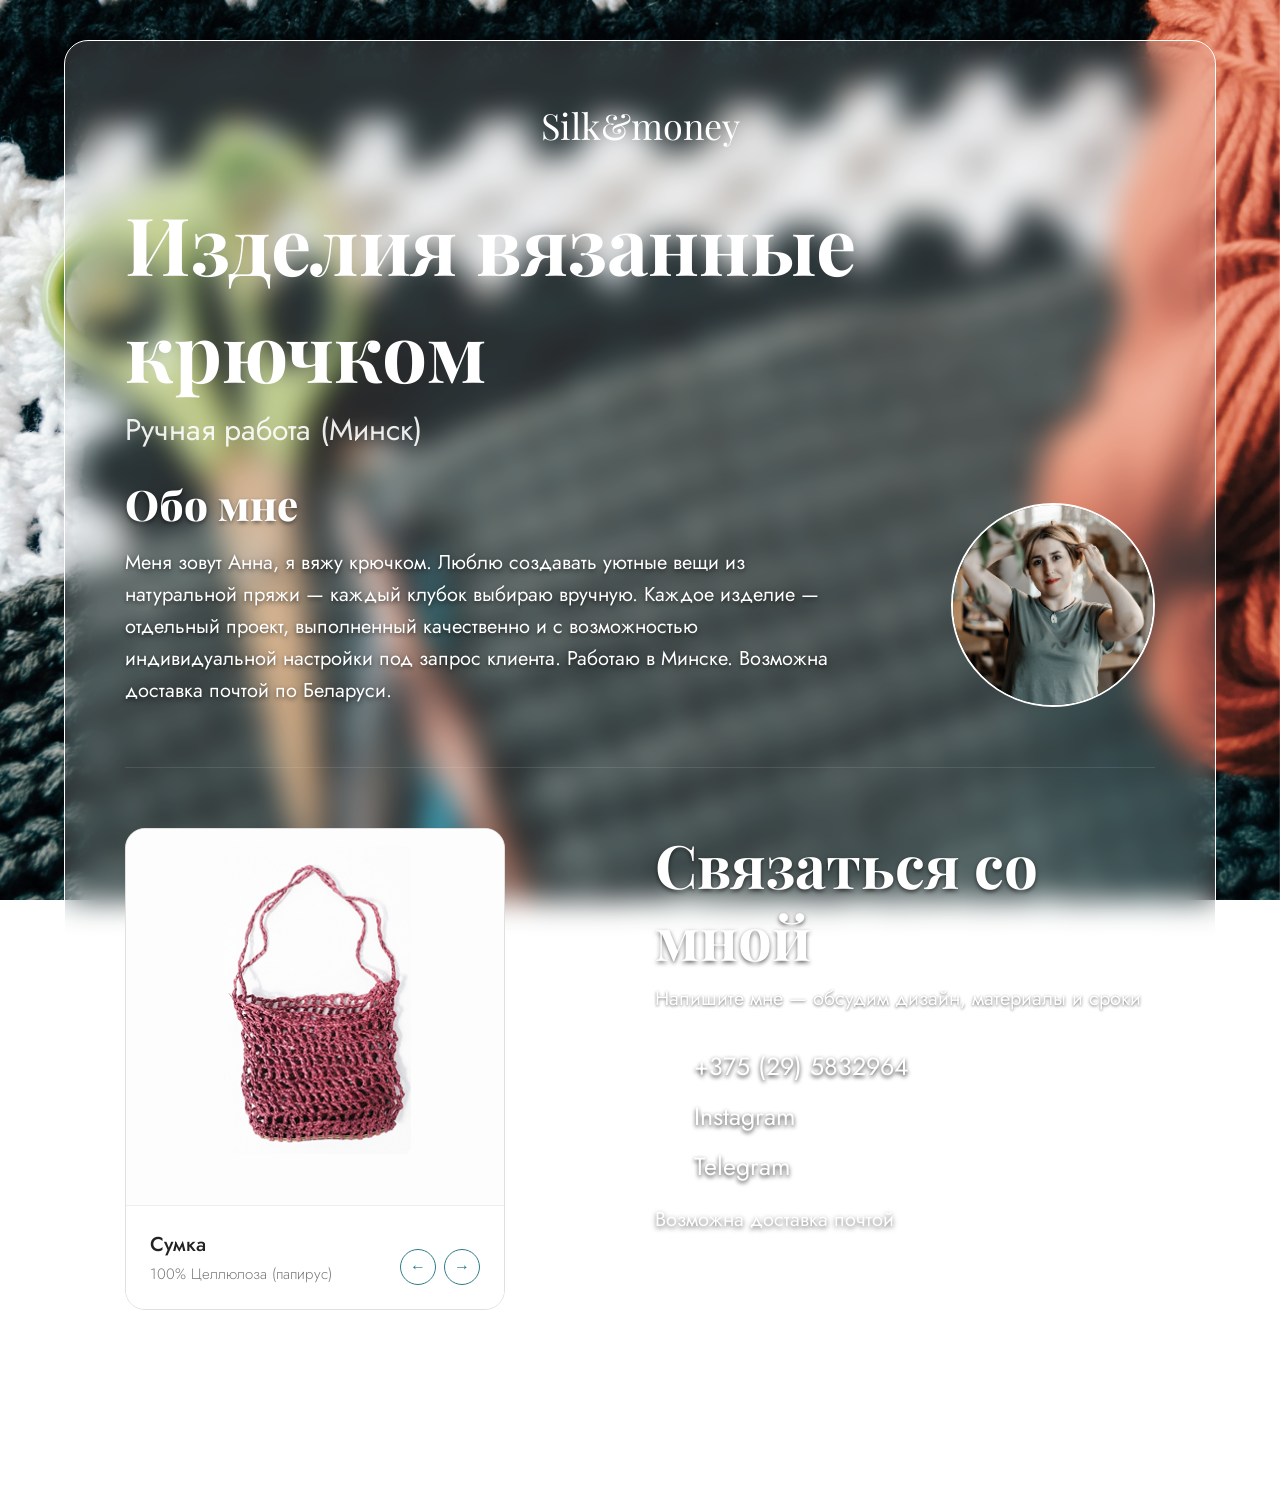
==== index.html @ 1190eefc "text" ====
<!DOCTYPE html>
<html lang="en">

<head>
    <meta charset="UTF-8">
    <meta name="viewport" content="width=device-width, initial-scale=1.0">
    
    <!-- 1. Главный заголовок (до 60 символов). Должен содержать главный запрос -->
    <title>Вязаные изделия ручной работы на заказ в Минске | Silk&money</title>
    
    <!-- 2. Описание страницы (до 160 символов). Это то, что люди увидят в поиске под ссылкой -->
    <meta name="description" content="Купить вязаные крючком изделия ручной работы в Минске: сумки, салфетки, платки, серьги из натуральной пряжи, хлопка и джута. Индивидуальный заказ от Анны. Доставка по Беларуси.">
    
    <!-- 3. Ключевые слова (менее важно для Google, но полезно для Яндекса) -->
    <meta name="keywords" content="вязаные изделия ручной работы, купить вязаные вещи Минск, вязание крючком на заказ, сумка из пряжи, салфетки ручной работы, джут, хлопок">
    
    <!-- 4. Геолокация (помогает местному поиску) -->
    <meta name="geo.region" content="BY-HM">
    <meta name="geo.placename" content="Минск">
    <meta name="geo.position" content="53.9045;27.5615"> <!-- Координаты Минска -->
    <meta name="ICBM" content="53.9045, 27.5615">

    <!-- Open Graph для красивых ссылок в Telegram/Instagram -->
    <meta property="og:title" content="Вязаные изделия ручной работы в Минске | Silk&money">
    <meta property="og:description" content="Уютные вещи из натуральной пряжи на заказ. Сумки, салфетки, аксессуары.">
    <meta property="og:image" content="kelly-sikkema-XvGoXXZnCkg-unsplash.jpg">
    <meta property="og:type" content="website">
    <meta property="og:locale" content="ru_BY">

    <link rel="preconnect" href="https://fonts.googleapis.com">
    <link rel="preconnect" href="https://fonts.gstatic.com" crossorigin>
    <link href="https://fonts.googleapis.com/css2?family=Jost:ital,wght@0,100..900;1,100..900&family=Playfair+Display:ital,wght@0,400..900;1,400..900&display=swap" rel="stylesheet">
    
    <!-- УБРАНА ОШИБКА: ссылка на cloudflare.com как на css была некорректной -->
    <link rel="stylesheet" href="styles.css">
    <script src="script.js" defer></script>
</head>
    
<body>
    <div class="photo-wrapper">
        <!-- Главное фоновое фото на весь экран -->
        <img src="kelly-sikkema-XvGoXXZnCkg-unsplash.jpg" alt="Фон" class="hero-image">

        <!-- Стеклянная панель -->
        <div class="glass-panel">
            <!-- Логотип теперь текстовый элемент внутри общей структуры -->
            <p class="banner-logo">Silk&money</p>

            <h2 class="hero-title">Изделия вязанные крючком</h2>
            <p class="hero-subtitle">Ручная работа (Минск)</p>

            <!-- <div class="cta-buttons">
                <a href="#" class="btn btn-primary">Обсудить заказ</a>
                <a href="#" class="btn btn-secondary">Примеры работ</a>
            </div> -->

            <!-- Блок "Обо мне" -->
            <div class="about-section">
                <div class="about-content">
                    <h3 class="about-title">Обо мне</h3>
                    <p class="about-text">
                        Меня зовут Анна, я вяжу крючком. Люблю создавать уютные вещи из
                        натуральной пряжи — каждый клубок выбираю вручную. Каждое изделие —
                        отдельный проект, выполненный качественно и с возможностью
                        индивидуальной настройки под запрос клиента. Работаю в Минске. Возможна доставка почтой по Беларуси.
                    </p>
                </div>
                <div class="about-image-box">
                    <img src="ava.jpg" alt="Анна" class="about-avatar">
                </div>
            </div>

            <!-- Общий горизонтальный контейнер -->
            <div class="main-content-row">

                <!-- ВАШ ТЕКУЩИЙ СЛАЙДЕР (остается без изменений внутри) -->
                <div class="slider-window">
                    <div class="slider-tape" id="sliderTape">
                        <!-- Сумка -->
                        <div class="second-section"
                            style="background-image: url('carrd.png'); background-position: center 10%; background-size: 50%; ">
                            <div class="card-info">
                                <div class="card-text-box">
                                    <h4 class="card-title">Сумка</h4>
                                    <p class="card-subtitle">100% Целлюлоза (папирус)</p>
                                </div>
                            </div>
                        </div>

                        <!-- Салфетка 1 -->
                        <div class="second-section"
                            style="background-image: url('salfetka_2.png'); background-position: center 30%; background-size: 60%;">
                            <div class="card-info">
                                <div class="card-text-box">
                                    <h4 class="card-title">Салфетка</h4>
                                    <p class="card-subtitle">Натуральный хлопок</p>
                                </div>
                            </div>
                        </div>

                        <!-- салфетка оранжевая 7 -->
                        <div class="second-section"
                            style="background-image: url('salfetka_7.png'); background-position: center 30%; background-size: 60%;">
                            <div class="card-info">
                                <div class="card-text-box">
                                    <h4 class="card-title">Салфетка</h4>
                                    <p class="card-subtitle">Натуральный хлопок</p>
                                </div>
                            </div>
                        </div>

                        <!-- Салфетка 2 (новая) -->
                        <div class="second-section"
                            style="background-image: url('salfetka_3.png'); background-position: center 30%; background-size: 65%;">
                            <div class="card-info">
                                <div class="card-text-box">
                                    <h4 class="card-title">Салфетка</h4>
                                    <p class="card-subtitle">Джут</p>
                                </div>
                            </div>
                        </div>
                        <!-- Салфетка 3 (новая) -->
                        <div class="second-section"
                            style="background-image: url('salfetka_4.png'); background-position: center 30%; background-size: 65%;">
                            <div class="card-info">
                                <div class="card-text-box">
                                    <h4 class="card-title">Салфетка</h4>
                                    <p class="card-subtitle">Микрофибра</p>
                                </div>
                            </div>
                        </div>
                        <!-- платок -->
                        <div class="second-section"
                            style="background-image: url('platok.png'); background-position: center 15%; background-size: 45%;">
                            <div class="card-info">
                                <div class="card-text-box">
                                    <h4 class="card-title">Платок</h4>
                                    <p class="card-subtitle">Хлопок</p>
                                </div>
                            </div>
                        </div>

                        <!-- салфетка новая -->
                        <div class="second-section"
                            style="background-image: url('salfetka_6.png'); background-position: center 30%; background-size: 65%;">
                            <div class="card-info">
                                <div class="card-text-box">
                                    <h4 class="card-title">Салфетка</h4>
                                    <p class="card-subtitle">Джут</p>
                                </div>
                            </div>
                        </div>

                        <!-- Серьги -->
                        <div class="second-section"
                            style="background-image: url('sergi.png'); background-position: center 30%; background-size: 70%;">
                            <div class="card-info">
                                <div class="card-text-box">
                                    <h4 class="card-title">Серьги</h4>
                                    <p class="card-subtitle">Хлопок</p>
                                </div>
                            </div>
                        </div>
                        <!-- Косынка -->
                        <div class="second-section"
                            style="background-image: url('kosinka.png'); background-position: center 30%; background-size: 70%;">
                            <div class="card-info">
                                <div class="card-text-box">
                                    <h4 class="card-title">Косынка</h4>
                                    <p class="card-subtitle">Хлопок</p>
                                </div>
                            </div>
                        </div>
                        <!-- салфетка 4  -->
                        <div class="second-section"
                            style="background-image: url('salfetka_5.png'); background-position: center 30%; background-size: 70%; ">
                            <div class="card-info">
                                <div class="card-text-box">
                                    <h4 class="card-title">Салфетка</h4>
                                    <p class="card-subtitle">Натуральный хлопок</p>
                                </div>
                            </div>
                        </div>
                    </div>

                    <div class="slider-controls">
                        <button class="slider-btn slider-prev">←</button>
                        <button class="slider-btn slider-next">→</button>
                    </div>
                </div>

                
                <div class="contact-block">
                    <h3 class="contact-title">Связаться со мной</h3>
                    <p class="contact-subtitle">Напишите мне — обсудим дизайн, материалы и сроки</p>
                    <div class="contact-list">
                        <!-- Телефон -->
                        <!-- Измененный блок телефона в контактах -->
                        <div class="contact-item-wrapper">
                            <button class="contact-item contact-phone-btn" id="contactPhoneBtn"
                                data-phone="+375295832964">
                                <!-- SVG Иконка телефона -->
                                <svg class="contact-svg-icon" viewBox="0 0 24 24" fill="none" stroke="currentColor"
                                    stroke-width="2" stroke-linecap="round" stroke-linejoin="round">
                                    <path
                                        d="M22 16.92v3a2 2 0 0 1-2.18 2 19.79 19.79 0 0 1-8.63-3.07 19.5 19.5 0 0 1-6-6 19.79 19.79 0 0 1-3.07-8.67A2 2 0 0 1 4.11 2h3a2 2 0 0 1 2 1.72 12.84 12.84 0 0 0 .7 2.81 2 2 0 0 1-.45 2.11L8.09 9.91a16 16 0 0 0 6 6l1.27-1.27a2 2 0 0 1 2.11-.45 12.84 12.84 0 0 0 2.81.7A2 2 0 0 1 22 16.92z">
                                    </path>
                                </svg>
                                <span class="contact-link-text">+375 (29) 5832964</span>
                            </button>
                            <!-- Всплывающее уведомление для блока контактов -->
                            <span class="copy-toast contact-toast" id="contactCopyToast">Номер скопирован!</span>
                        </div>
 

                        <!-- Instagram -->
                        <a href="https://www.instagram.com/horse.5996689?igsh=Z2dodG9nMGw4ajVn" target="_blank" class="contact-item">
                            <!-- SVG Иконка Instagram -->
                            <svg class="contact-svg-icon" viewBox="0 0 24 24" fill="none" stroke="currentColor"
                                stroke-width="2" stroke-linecap="round" stroke-linejoin="round">
                                <rect x="2" y="2" width="20" height="20" rx="5" ry="5"></rect>
                                <path d="M16 11.37A4 4 0 1 1 12.63 8 4 4 0 0 1 16 11.37z"></path>
                                <line x1="17.5" y1="6.5" x2="17.51" y2="6.5"></line>
                            </svg>
                            <span class="contact-link-text">Instagram</span>
                        </a>

                        <!-- Telegram -->
                        <a href="https://t.me/Silk_and_money" target="_blank" class="contact-item">
                            <!-- SVG Иконка Telegram -->
                            <svg class="contact-svg-icon" viewBox="0 0 24 24" fill="none" stroke="currentColor"
                                stroke-width="2" stroke-linecap="round" stroke-linejoin="round">
                                <line x1="22" y1="2" x2="11" y2="13"></line>
                                <polygon points="22 2 15 22 11 13 2 9 22 2"></polygon>
                            </svg>
                            <span class="contact-link-text">Telegram</span>
                        </a>
                        <p class="about-text">Возможна доставка почтой</p>
                    </div>


                </div>


            </div> <!-- /main-content-row -->
        </div>
    </div>

    <footer class="main-footer">
        <!-- Название бренда слева -->
        <p class="footer-brand">Silk&money</p>

        <!-- Кнопка-номер справа -->
        <div class="footer-phone-box">
            <button class="footer-phone" id="phoneBtn" data-phone="+375(29)5832964">
                +375 (29) 5832964
            </button>
            <!-- Всплывающее уведомление -->
            <span class="copy-toast" id="copyToast">Номер скопирован!</span>
        </div>
    </footer>



</body>

   
</html>
---- styles.css ----
/* ========================================
ПОЛНЫЙ СБРОС И БАЗОВЫЕ СТИЛИ
======================================== */
html, body {
    margin: 0;
    padding: 0;
    width: 100%;
    overflow-x: hidden;
}

body::before {
    content: "";
    position: fixed;
    top: 50%;
    left: -10%;
    width: 400px;
    height: 400px;
    background: radial-gradient(circle, rgba(43, 125, 134, 0.15) 0%, rgba(0, 0, 0, 0) 70%);
    z-index: -1;
    pointer-events: none;
}

::selection {
    background-color: #2b7d86;
    color: #ffffff;
}

::-moz-selection {
    background-color: #2b7d86;
    color: #ffffff;
}

/* ========================================
БАННЕР И HERO-СЕКЦИЯ
======================================== */
.photo-wrapper {
    position: relative;
    width: 100%;
    padding: 40px 0;
    box-sizing: border-box;
}

.hero-image {
    position: fixed;
    top: 0;
    left: 0;
    width: 100%;
    height: 100vh;
    object-fit: cover;
    z-index: -1;
    margin: 0;
    padding: 0;
}

.glass-panel {
    position: relative;
    margin: 0 auto;
    width: 90%;
    max-width: 1200px;
    background-color: rgba(255, 255, 255, 0.15);
    backdrop-filter: blur(15px);
    border: 1px solid #ffffff;
    border-radius: 24px;
    padding: 60px;
    box-sizing: border-box;
    color: #ffffff;
    display: flex;
    flex-direction: column;
    justify-content: flex-start;
}

.banner-logo {
    text-align: center;
    color: #ffffff;
    margin: 0 0 40px 0;
    font-family: "Playfair Display", serif;
    font-size: clamp(28px, 3vw, 36px);
    font-weight: 400;
}

.hero-title {
    font-family: "Playfair Display", serif;
    font-size: 80px;
    font-weight: 700;
    margin: 0 0 5px 0;
}

.hero-subtitle {
    font-family: "Jost", sans-serif;
    font-size: 30px;
    font-weight: 400;
    opacity: 0.9;
    margin: 0 0 25px 0;
}

/* ========================================
КНОПКИ ДЕЙСТВИЯ
======================================== */
.cta-buttons {
    display: flex;
    gap: 15px;
    margin-bottom: 60px;
}

.btn {
    font-family: "Jost", sans-serif;
    font-size: 20px;
    text-decoration: none;
    padding: 12px 32px;
    border-radius: 10px;
    font-weight: 500;
    transition: background 0.3s ease;
    white-space: nowrap;
    min-width: 180px;
    text-align: center;
    user-select: none;
    -webkit-user-select: none;
    -moz-user-select: none;
    -ms-user-select: none;
}

.btn-primary {
    background-color: #2b7d86;
    color: #ffffff;
}

.btn-primary:hover {
    background-color: #216168;
}

.btn-secondary {
    background-color: #f3ece7;
    color: #000000;
}

.btn-secondary:hover {
    background-color: #e5ded9;
}

/* ========================================
БЛОК "ОБО МНЕ"
======================================== */
.about-section {
    display: flex;
    justify-content: space-between;
    align-items: flex-end;
    gap: 40px;
    width: 100%;
}

.about-content {
    max-width: 70%;
}

.about-title {
    font-family: "Playfair Display", serif;
    font-size: 42px;
    font-weight: 800;
    margin: 0 0 15px 0;
    text-shadow: 0 2px 4px rgba(0, 0, 0, 0.5);
}

.about-text {
    font-family: "Jost", sans-serif;
    font-size: 20px;
    line-height: 1.6;
    font-weight: 400;
    margin: 0;
    color: #ffffff;
    text-shadow: 0 2px 5px rgba(0, 0, 0, 0.6);
}

.about-image-box {
    flex-shrink: 0;
}

.about-avatar {
    width: 200px;
    height: 200px;
    object-fit: cover;
    border-radius: 50%;
    border: 2px solid #ffffff;
    display: block;
}

/* ========================================
ОСНОВНОЙ РЯД: СЛАЙДЕР + КОНТАКТЫ
======================================== */
.main-content-row {
    display: flex;
    justify-content: space-between;
    align-items: flex-start;
    gap: 80px;
    margin-top: 60px;
    width: 100%;
    box-sizing: border-box;
    position: relative;
    border-top: 1px solid rgba(255, 255, 255, 0.1);
    padding-top: 60px;
}

/* ========================================
СЛАЙДЕР
======================================== */
.slider-window {
    position: relative;
    width: 380px;
    flex-shrink: 0;
    overflow: hidden;
    border-radius: 20px;
    border: 1px solid #e0e0e0;
    box-sizing: border-box;
    background-color: #ffffff;
}

.slider-tape,
#sliderTape {
    display: flex;
    transition: transform 0.5s ease-in-out;
    width: max-content;
    will-change: transform;
}

.second-section {
    flex-shrink: 0;
    width: 380px;
    height: 480px;
    background-color: #fdfdfd;
    display: flex;
    flex-direction: column;
    justify-content: flex-end;
    position: relative;
    overflow: hidden;
    background-position: center 25%;
    background-repeat: no-repeat;
    background-size: 50%;
    transition: background-size 0.4s ease-in-out;
}

.second-section:hover::before {
    transform: scale(1.1);
}

.second-section img {
    max-width: 100%;
    height: auto;
    display: block;
}

/* ========================================
ИНФОРМАЦИОННАЯ ПЛАШКА СЛАЙДА
======================================== */
.card-info {
    padding: 24px;
    background-color: #ffffff;
    border-top: 1px solid #eeeeee;
    min-height: 90px;
    box-sizing: border-box;
    display: flex;
    justify-content: space-between;
    align-items: center;
}

.card-text-box {
    flex: 1;
}

.card-title {
    font-family: "Jost", sans-serif;
    font-size: 20px;
    font-weight: 500;
    color: #222222;
    margin: 0 0 4px 0;
}

.card-subtitle {
    font-family: "Jost", sans-serif;
    font-size: 15px;
    font-weight: 300;
    color: #777777;
    margin: 0;
}

/* ========================================
КНОПКИ УПРАВЛЕНИЯ СЛАЙДЕРОМ
======================================== */
.slider-controls {
    position: absolute;
    bottom: 24px;
    right: 24px;
    display: flex;
    gap: 8px;
    z-index: 10;
}

.slider-btn {
    width: 36px;
    height: 36px;
    border-radius: 50%;
    border: 1px solid #2b7d86;
    background-color: transparent;
    color: #2b7d86;
    font-size: 16px;
    cursor: pointer;
    display: flex;
    align-items: center;
    justify-content: center;
    transition: all 0.3s ease;
    user-select: none;
    flex-shrink: 0;
}

.slider-btn:hover {
    background-color: #2b7d86;
    color: #ffffff;
}

/* ========================================
БЛОК КОНТАКТОВ
======================================== */
.contact-block {
    flex-shrink: 0;
    width: 500px;
    font-family: "Jost", sans-serif;
    color: #ffffff;
}

.contact-title {
    font-family: "Playfair Display", serif;
    font-size: 60px;
    font-weight: 700;
    margin: 0 0 12px 0;
    line-height: 1.2;
    color: #ffffff;
    text-shadow: 0 2px 4px rgba(0, 0, 0, 0.6);
}

.contact-subtitle {
    font-size: 20px;
    font-weight: 400;
    margin: 0 0 40px 0;
    line-height: 1.5;
    color: #ffffff;
    opacity: 0.95;
    text-shadow: 0 1px 3px rgba(0, 0, 0, 0.6);
}

.contact-list {
    display: flex;
    flex-direction: column;
    gap: 25px;
}

.contact-item {
    display: flex;
    align-items: center;
    justify-content: flex-start;
    text-decoration: none;
    color: #ffffff;
    font-weight: 400;
    transition: color 0.3s ease;
    text-shadow: 0 2px 4px rgba(0, 0, 0, 0.8);
    width: fit-content;
}

.contact-svg-icon {
    width: 24px;
    height: 24px;
    margin-right: 15px;
    stroke: #ffffff;
    flex-shrink: 0;
    transition: stroke 0.3s ease;
}

.contact-item:hover {
    color: #2b7d86;
}

.contact-item:hover .contact-svg-icon {
    stroke: #2b7d86;
}

.contact-link-text {
    font-family: "Jost", sans-serif;
    font-size: 25px;
    line-height: 1;
}

.contact-phone-btn {
    background: none;
    border: none;
    padding: 0;
    cursor: pointer;
    font-family: inherit;
    width: fit-content;
}

.contact-item-wrapper {
    position: relative;
    width: fit-content;
    display: flex;
    align-items: center;
}

.contact-toast {
    position: absolute;
    left: 102%;
    top: 50%;
    bottom: auto;
    transform: translateY(-50%) translateX(10px);
    background-color: #2b7d86;
    color: #ffffff;
    font-size: 18px;
    padding: 10px 20px;
    border-radius: 10px;
    white-space: nowrap;
    opacity: 0;
    visibility: hidden;
    transition: opacity 0.3s ease, transform 0.3s ease, visibility 0.3s;
}

.contact-toast.show {
    opacity: 1;
    visibility: visible;
    transform: translateY(-50%) translateX(15px);
}

/* ========================================
ФУТЕР
======================================== */
.main-footer {
    display: flex;
    justify-content: space-between;
    align-items: center;
    padding: 30px 10%;
    color: #ffffff;
    font-family: "Jost", sans-serif;
    box-sizing: border-box;
}

.footer-brand {
    font-family: "Playfair Display", serif;
    font-size: 20px;
    margin: 0;
}

.footer-phone-box {
    position: relative;
}

.footer-phone {
    background: none;
    border: none;
    color: #ffffff;
    font-family: "Jost", sans-serif;
    font-size: 16px;
    font-weight: 400;
    cursor: pointer;
    padding: 0;
    transition: opacity 0.3s ease;
    user-select: none;
}

.footer-phone:hover {
    opacity: 0.8;
}

.copy-toast {
    position: absolute;
    bottom: 140%;
    left: 50%;
    transform: translateX(-50%);
    background-color: #2b7d86;
    color: #ffffff;
    font-size: 18px;
    padding: 10px 20px;
    border-radius: 10px;
    white-space: nowrap;
    opacity: 0;
    visibility: hidden;
    transition: opacity 0.3s ease, transform 0.3s ease;
}

.copy-toast.show {
    opacity: 1;
    visibility: visible;
    transform: translateX(-50%) translateY(-5px);
}

/* ========================================
АДАПТИВНОСТЬ — ПЛАНШЕТЫ (до 1300px)
======================================== */
@media (max-width: 1300px) {
    .contact-block {
        margin-left: 20px;
    }
}

/* ========================================
АДАПТИВНОСТЬ — ПЛАНШЕТЫ (до 1200px)
======================================== */
@media (max-width: 1200px) {
    .main-content-row {
        gap: 40px;
    }
    
    .contact-block {
        width: 400px;
    }
}

/* ========================================
АДАПТИВНОСТЬ — ПЛАНШЕТЫ (до 1024px)
======================================== */
@media (max-width: 1024px) {
    .contact-block {
        margin-left: 0px;
    }

    .glass-panel {
        padding: 40px;
    }

    .hero-title {
        font-size: 60px;
    }

    .hero-subtitle {
        font-size: 24px;
    }

    .about-title {
        font-size: 36px;
    }

    .about-text {
        font-size: 18px;
    }

    .about-avatar {
        width: 160px;
        height: 160px;
    }

    .main-content-row {
        flex-direction: column;
        gap: 40px;
    }

    .contact-block {
        width: 100%;
    }

    .contact-title {
        font-size: 48px;
    }

    .contact-subtitle {
        font-size: 18px;
    }

    .contact-link-text {
        font-size: 20px;
    }
}

/* ========================================
АДАПТИВНОСТЬ — МОБИЛЬНЫЕ (до 768px)
======================================== */
@media (max-width: 768px) {
    .glass-panel {
        padding: 30px 20px;
        width: 95%;
    }

    .banner-logo {
        font-size: 24px;
        margin-bottom: 30px;
    }

    .hero-title {
        font-size: 42px;
    }

    .hero-subtitle {
        font-size: 20px;
        margin-bottom: 20px;
    }

    .about-section {
        flex-direction: column;
        gap: 30px;
        align-items: center;
    }

    .about-image-box {
        order: 1;
    }

    .about-content {
        order: 2;
        max-width: 100%;
        text-align: center;
    }

    .about-title {
        font-size: 32px;
    }

    .about-text {
        font-size: 16px;
    }

    .about-avatar {
        width: 140px;
        height: 140px;
    }

    .main-content-row {
        margin-top: 40px;
        padding-top: 40px;
    }

    .slider-window {
        width: 100%;
        max-width: 340px;
        margin: 0 auto;
    }

    .second-section {
        width: 340px;
        height: 420px;
    }

    .card-title {
        font-size: 18px;
    }

    .card-subtitle {
        font-size: 14px;
    }

    .slider-controls {
        bottom: 16px;
        right: 16px;
    }

    .slider-btn {
        width: 32px;
        height: 32px;
        font-size: 14px;
    }

    .contact-title {
        font-size: 36px;
        text-align: center;
    }

    .contact-subtitle {
        font-size: 16px;
        text-align: center;
        margin-bottom: 30px;
    }

    .contact-list {
        gap: 20px;
        align-items: center;
    }

    .contact-item-wrapper {
        width: 100%;
        justify-content: center;
    }

    .contact-item {
        font-size: 18px;
    }

    .contact-link-text {
        font-size: 18px;
    }

    .contact-toast {
        left: 50%;
        top: auto;
        bottom: -50px;
        transform: translateX(-50%);
    }

    .contact-toast.show {
        transform: translateX(-50%) translateY(-5px);
    }

    .main-footer {
        flex-direction: column;
        gap: 20px;
        padding: 20px;
        text-align: center;
    }

    .footer-brand {
        font-size: 18px;
    }

    .footer-phone {
        font-size: 14px;
    }

    .banner-logo,
    .hero-title,
    .hero-subtitle {
        text-align: center;
    }
}

/* ========================================
АДАПТИВНОСТЬ — МАЛЕНЬКИЕ МОБИЛЬНЫЕ (до 480px)
======================================== */
@media (max-width: 480px) {
    .glass-panel {
        padding: 25px 15px;
    }

    .hero-title {
        font-size: 32px;
    }

    .hero-subtitle {
        font-size: 18px;
    }

    .about-title {
        font-size: 28px;
    }

    .about-text {
        font-size: 15px;
    }

    .about-avatar {
        width: 120px;
        height: 120px;
    }

    .card-info {
        padding: 16px;
        min-height: 80px;
    }

    .card-title {
        font-size: 16px;
    }

    .card-subtitle {
        font-size: 13px;
    }

    .slider-controls {
        bottom: 16px;
        right: 16px;
    }

    .slider-btn {
        width: 32px;
        height: 32px;
        font-size: 14px;
    }

    .contact-title {
        font-size: 28px;
    }

    .contact-subtitle {
        font-size: 15px;
    }

    .contact-link-text {
        font-size: 16px;
    }

    .contact-svg-icon {
        width: 20px;
        height: 20px;
        margin-right: 10px;
    }
}

/* ========================================
ИСПРАВЛЕНИЕ УВЕДОМЛЕНИЯ О КОПИРОВАНИИ
======================================== */

/* Родительский контейнер — разрешаем выход за границы */
.contact-item-wrapper {
    position: relative;
    width: fit-content;
    display: flex;
    align-items: center;
    overflow: visible; /* ВАЖНО: разрешаем уведомлению выходить за границы */
}

/* Уведомление — увеличиваем padding и z-index */
.contact-toast {
    position: absolute;
    left: 102%;
    top: 50%;
    bottom: auto;
    transform: translateY(-50%) translateX(10px);
    background-color: #2b7d86;
    color: #ffffff;
    font-size: 18px;
    font-weight: 500;
    padding: 12px 24px; /* Увеличили padding */
    border-radius: 10px;
    white-space: nowrap;
    opacity: 0;
    visibility: hidden;
    transition: opacity 0.3s ease, transform 0.3s ease, visibility 0.3s;
    z-index: 1000; /* Высокий z-index чтобы быть поверх всего */
    box-shadow: 0 4px 12px rgba(0, 0, 0, 0.3); /* Добавили тень для лучшей видимости */
    pointer-events: none; /* Чтобы уведомление не мешало кликам */
}

.contact-toast.show {
    opacity: 1;
    visibility: visible;
    transform: translateY(-50%) translateX(15px);
}

/* ========================================
МОБИЛЬНАЯ ВЕРСИЯ — уведомление по центру снизу
======================================== */
@media (max-width: 768px) {
    .contact-toast {
        left: 50%;
        top: auto;
        bottom: -60px; /* Чуть дальше от номера */
        transform: translateX(-50%);
        font-size: 16px;
        padding: 10px 20px;
        white-space: nowrap;
    }

    .contact-toast.show {
        transform: translateX(-50%) translateY(-5px);
    }
}

/* ========================================
МАЛЕНЬКИЕ МОБИЛЬНЫЕ — ещё меньше
======================================== */
@media (max-width: 480px) {
    .contact-toast {
        font-size: 14px;
        padding: 8px 16px;
        bottom: -50px;
    }
}
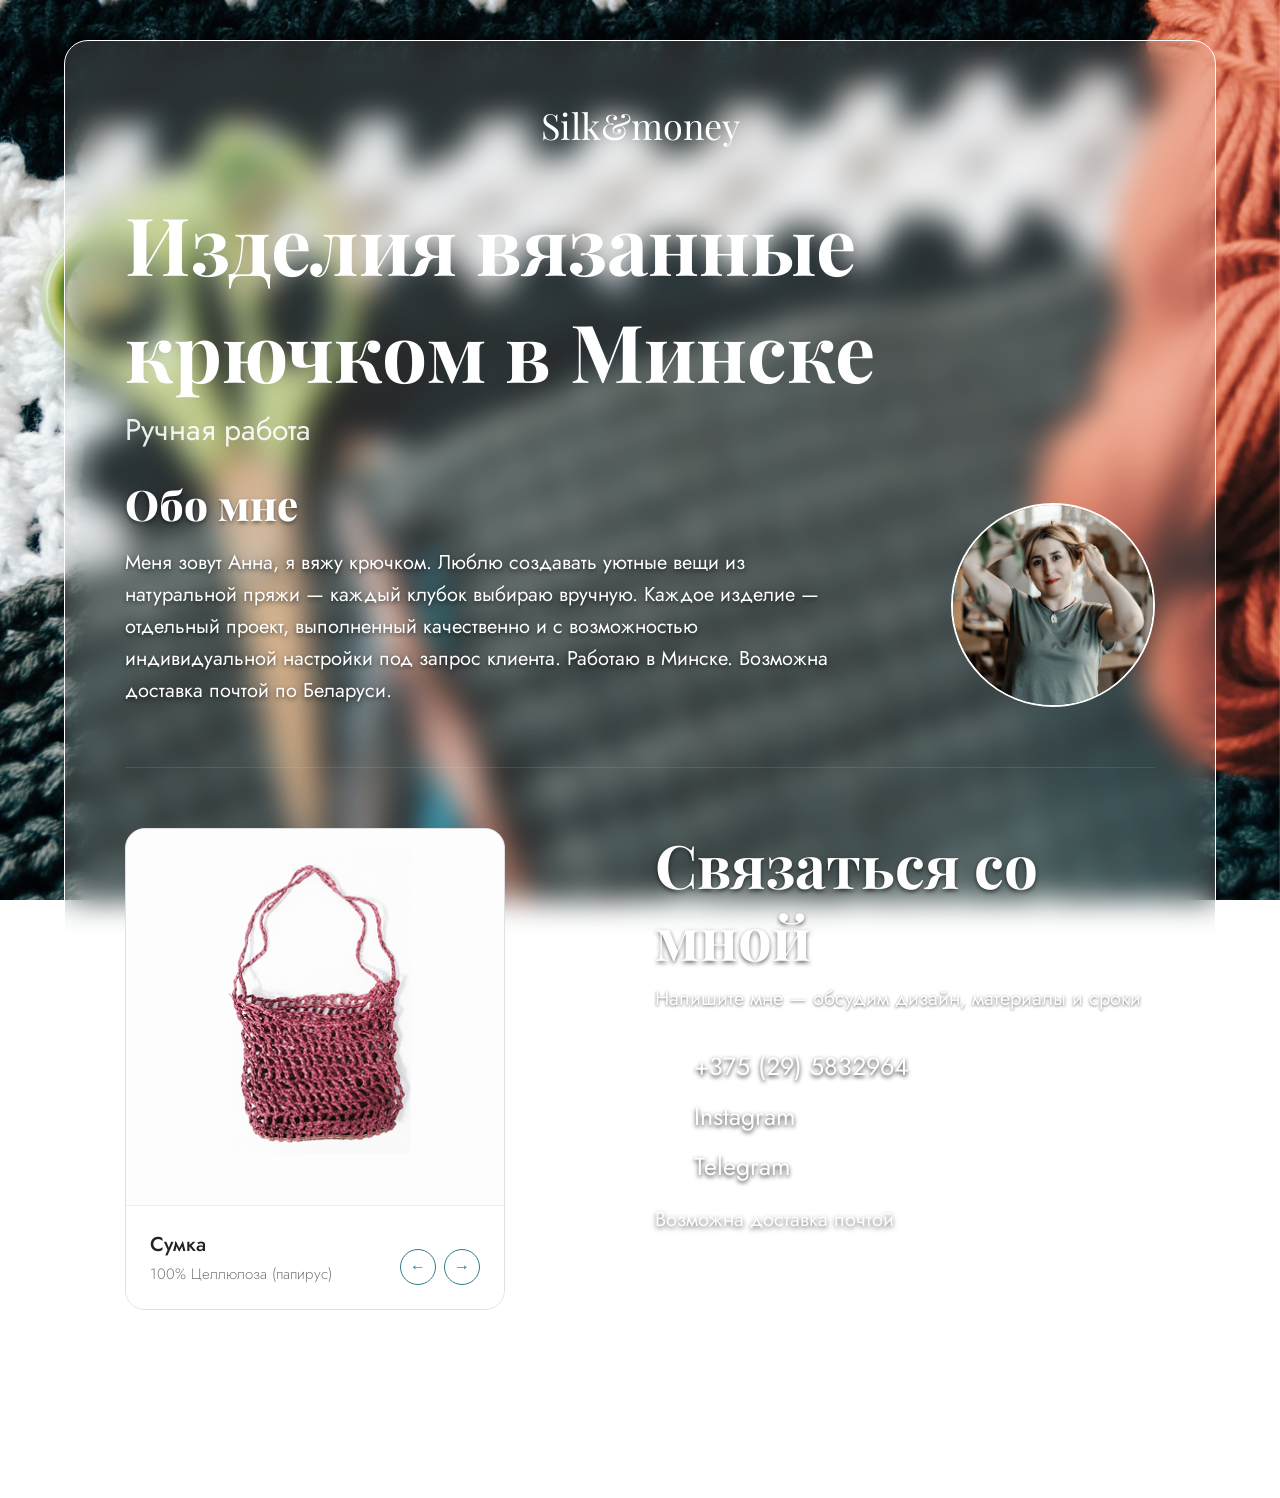
==== commit 833b26db: "в минске" ====
--- a/index.html
+++ b/index.html
@@ -46,8 +46,8 @@
             <!-- Логотип теперь текстовый элемент внутри общей структуры -->
             <p class="banner-logo">Silk&money</p>
 
-            <h2 class="hero-title">Изделия вязанные крючком</h2>
-            <p class="hero-subtitle">Ручная работа (Минск)</p>
+            <h2 class="hero-title">Изделия вязанные крючком в Минске</h2>
+            <p class="hero-subtitle">Ручная работа</p>
 
             <!-- <div class="cta-buttons">
                 <a href="#" class="btn btn-primary">Обсудить заказ</a>
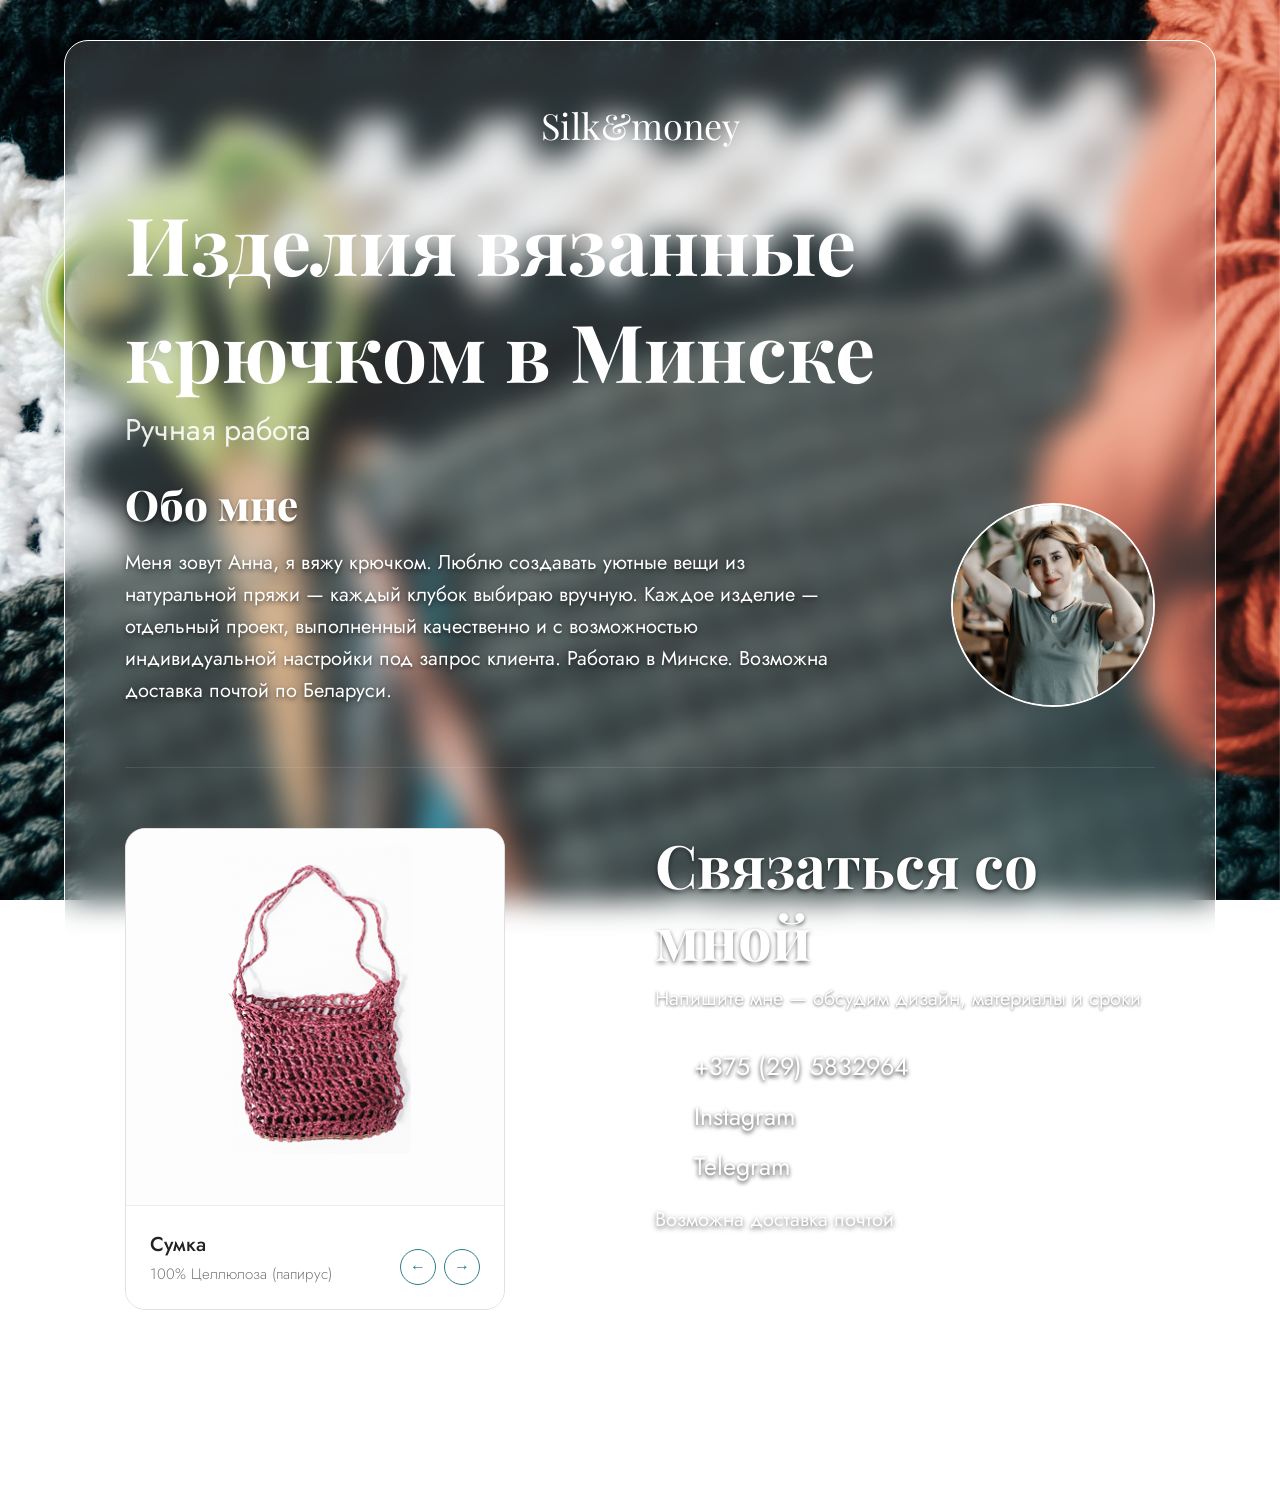
==== commit 4eab2047: "h1" ====
--- a/index.html
+++ b/index.html
@@ -4,16 +4,18 @@
 <head>
     <meta charset="UTF-8">
     <meta name="viewport" content="width=device-width, initial-scale=1.0">
-    
+
     <!-- 1. Главный заголовок (до 60 символов). Должен содержать главный запрос -->
     <title>Вязаные изделия ручной работы на заказ в Минске | Silk&money</title>
-    
+
     <!-- 2. Описание страницы (до 160 символов). Это то, что люди увидят в поиске под ссылкой -->
-    <meta name="description" content="Купить вязаные крючком изделия ручной работы в Минске: сумки, салфетки, платки, серьги из натуральной пряжи, хлопка и джута. Индивидуальный заказ от Анны. Доставка по Беларуси.">
-    
+    <meta name="description"
+        content="Купить вязаные крючком изделия ручной работы в Минске: сумки, салфетки, платки, серьги из натуральной пряжи, хлопка и джута. Индивидуальный заказ от Анны. Доставка по Беларуси.">
+
     <!-- 3. Ключевые слова (менее важно для Google, но полезно для Яндекса) -->
-    <meta name="keywords" content="вязаные изделия ручной работы, купить вязаные вещи Минск, вязание крючком на заказ, сумка из пряжи, салфетки ручной работы, джут, хлопок">
-    
+    <meta name="keywords"
+        content="вязаные изделия ручной работы, купить вязаные вещи Минск, вязание крючком на заказ, сумка из пряжи, салфетки ручной работы, джут, хлопок">
+
     <!-- 4. Геолокация (помогает местному поиску) -->
     <meta name="geo.region" content="BY-HM">
     <meta name="geo.placename" content="Минск">
@@ -29,13 +31,15 @@
 
     <link rel="preconnect" href="https://fonts.googleapis.com">
     <link rel="preconnect" href="https://fonts.gstatic.com" crossorigin>
-    <link href="https://fonts.googleapis.com/css2?family=Jost:ital,wght@0,100..900;1,100..900&family=Playfair+Display:ital,wght@0,400..900;1,400..900&display=swap" rel="stylesheet">
-    
+    <link
+        href="https://fonts.googleapis.com/css2?family=Jost:ital,wght@0,100..900;1,100..900&family=Playfair+Display:ital,wght@0,400..900;1,400..900&display=swap"
+        rel="stylesheet">
+
     <!-- УБРАНА ОШИБКА: ссылка на cloudflare.com как на css была некорректной -->
     <link rel="stylesheet" href="styles.css">
     <script src="script.js" defer></script>
 </head>
-    
+
 <body>
     <div class="photo-wrapper">
         <!-- Главное фоновое фото на весь экран -->
@@ -46,7 +50,7 @@
             <!-- Логотип теперь текстовый элемент внутри общей структуры -->
             <p class="banner-logo">Silk&money</p>
 
-            <h2 class="hero-title">Изделия вязанные крючком в Минске</h2>
+            <h1 class="hero-title">Изделия вязанные крючком в Минске</h1>
             <p class="hero-subtitle">Ручная работа</p>
 
             <!-- <div class="cta-buttons">
@@ -62,7 +66,8 @@
                         Меня зовут Анна, я вяжу крючком. Люблю создавать уютные вещи из
                         натуральной пряжи — каждый клубок выбираю вручную. Каждое изделие —
                         отдельный проект, выполненный качественно и с возможностью
-                        индивидуальной настройки под запрос клиента. Работаю в Минске. Возможна доставка почтой по Беларуси.
+                        индивидуальной настройки под запрос клиента. Работаю в Минске. Возможна доставка почтой по
+                        Беларуси.
                     </p>
                 </div>
                 <div class="about-image-box">
@@ -189,7 +194,7 @@
                     </div>
                 </div>
 
-                
+
                 <div class="contact-block">
                     <h3 class="contact-title">Связаться со мной</h3>
                     <p class="contact-subtitle">Напишите мне — обсудим дизайн, материалы и сроки</p>
@@ -211,10 +216,11 @@
                             <!-- Всплывающее уведомление для блока контактов -->
                             <span class="copy-toast contact-toast" id="contactCopyToast">Номер скопирован!</span>
                         </div>
- 
+
 
                         <!-- Instagram -->
-                        <a href="https://www.instagram.com/horse.5996689?igsh=Z2dodG9nMGw4ajVn" target="_blank" class="contact-item">
+                        <a href="https://www.instagram.com/horse.5996689?igsh=Z2dodG9nMGw4ajVn" target="_blank"
+                            class="contact-item">
                             <!-- SVG Иконка Instagram -->
                             <svg class="contact-svg-icon" viewBox="0 0 24 24" fill="none" stroke="currentColor"
                                 stroke-width="2" stroke-linecap="round" stroke-linejoin="round">
@@ -260,9 +266,25 @@
         </div>
     </footer>
 
-
+    <script type="application/ld+json">
+{
+  "@context": "https://schema.org",
+  "@type": "LocalBusiness",
+  "name": "Silk&money - Вязаные изделия ручной работы",
+  "image": "kelly-sikkema-XvGoXXZnCkg-unsplash.jpg",
+  "description": "Вязаные крючком изделия на заказ из натуральной пряжи, хлопка и джута.",
+  "address": {
+    "@type": "PostalAddress",
+    "addressLocality": "Минск",
+    "addressCountry": "BY"
+  },
+  "telephone": "+375295832964",
+  "url": "ВАШ_ДОМЕН_САЙТА.com",
+  "priceRange": "$$"
+}
+</script>
 
 </body>
 
-   
-</html>
+
+</html>
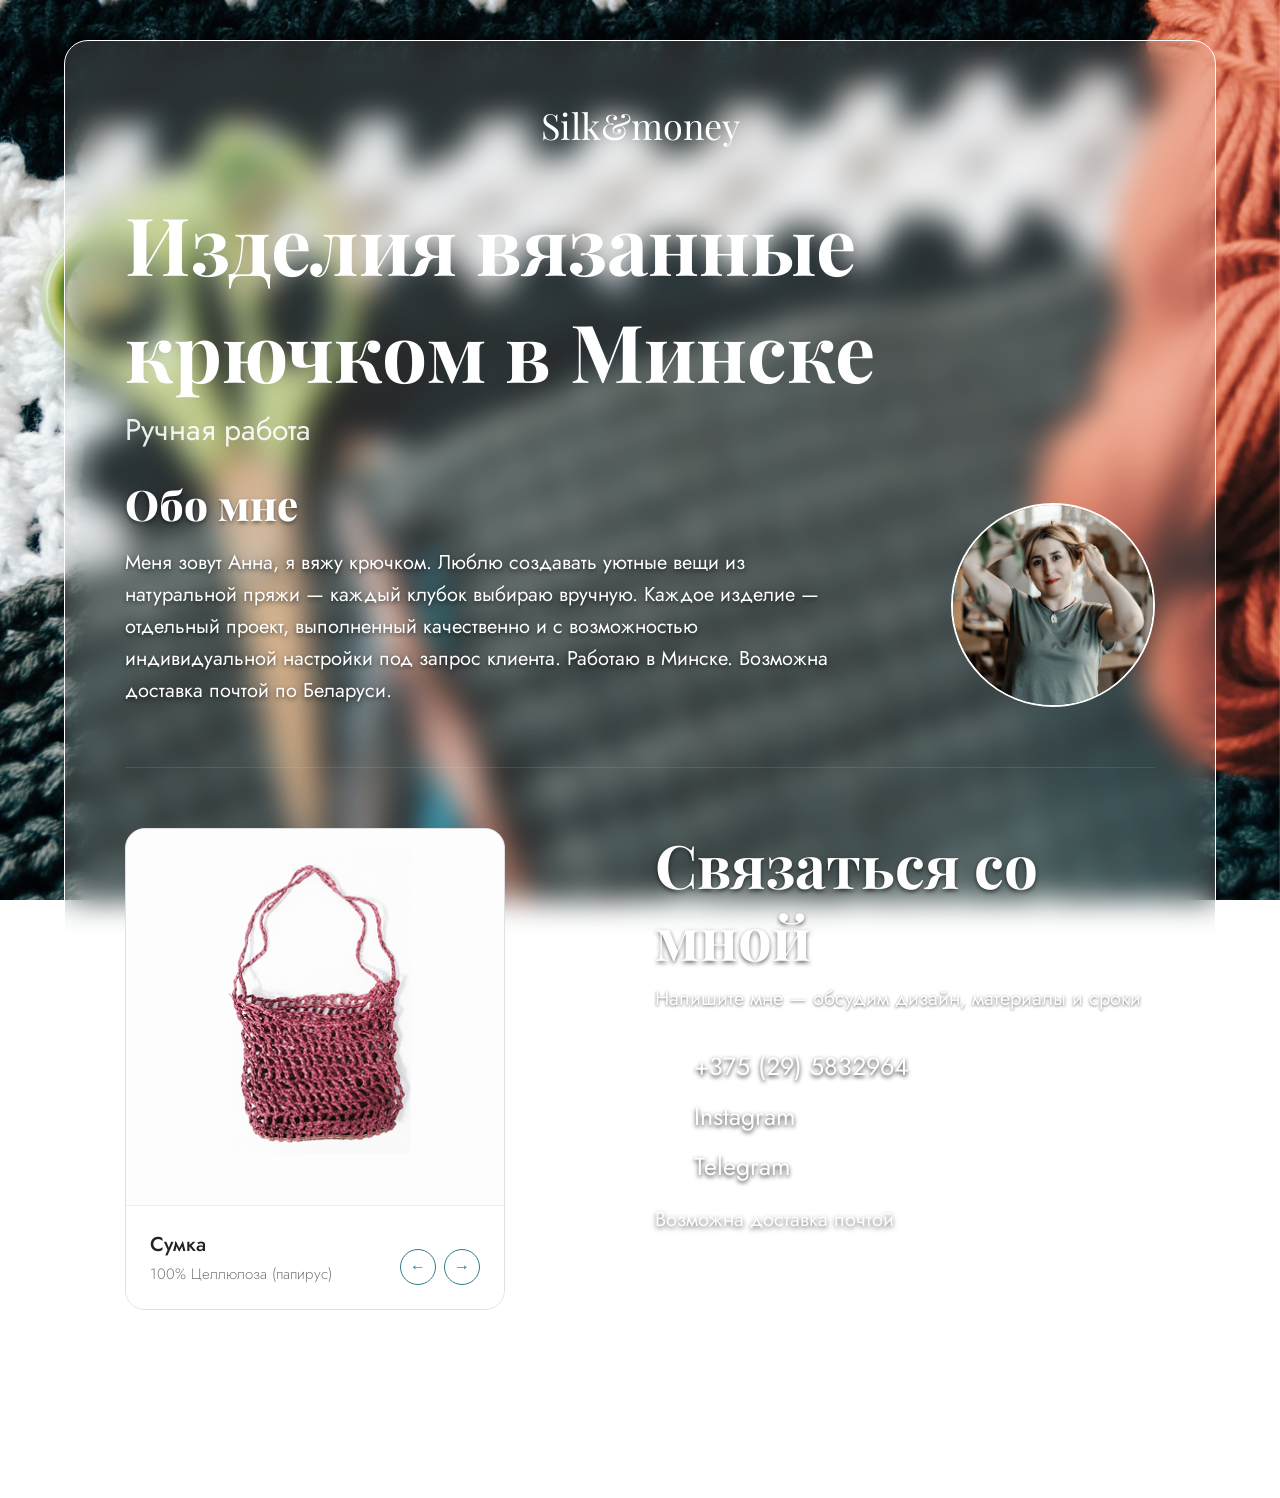
==== commit 1d6fff75: "убрал лишннее" ====
--- a/index.html
+++ b/index.html
@@ -135,15 +135,7 @@
                             </div>
                         </div>
                         <!-- платок -->
-                        <div class="second-section"
-                            style="background-image: url('platok.png'); background-position: center 15%; background-size: 45%;">
-                            <div class="card-info">
-                                <div class="card-text-box">
-                                    <h4 class="card-title">Платок</h4>
-                                    <p class="card-subtitle">Хлопок</p>
-                                </div>
-                            </div>
-                        </div>
+                        
 
                         <!-- салфетка новая -->
                         <div class="second-section"
@@ -167,15 +159,7 @@
                             </div>
                         </div>
                         <!-- Косынка -->
-                        <div class="second-section"
-                            style="background-image: url('kosinka.png'); background-position: center 30%; background-size: 70%;">
-                            <div class="card-info">
-                                <div class="card-text-box">
-                                    <h4 class="card-title">Косынка</h4>
-                                    <p class="card-subtitle">Хлопок</p>
-                                </div>
-                            </div>
-                        </div>
+                        
                         <!-- салфетка 4  -->
                         <div class="second-section"
                             style="background-image: url('salfetka_5.png'); background-position: center 30%; background-size: 70%; ">
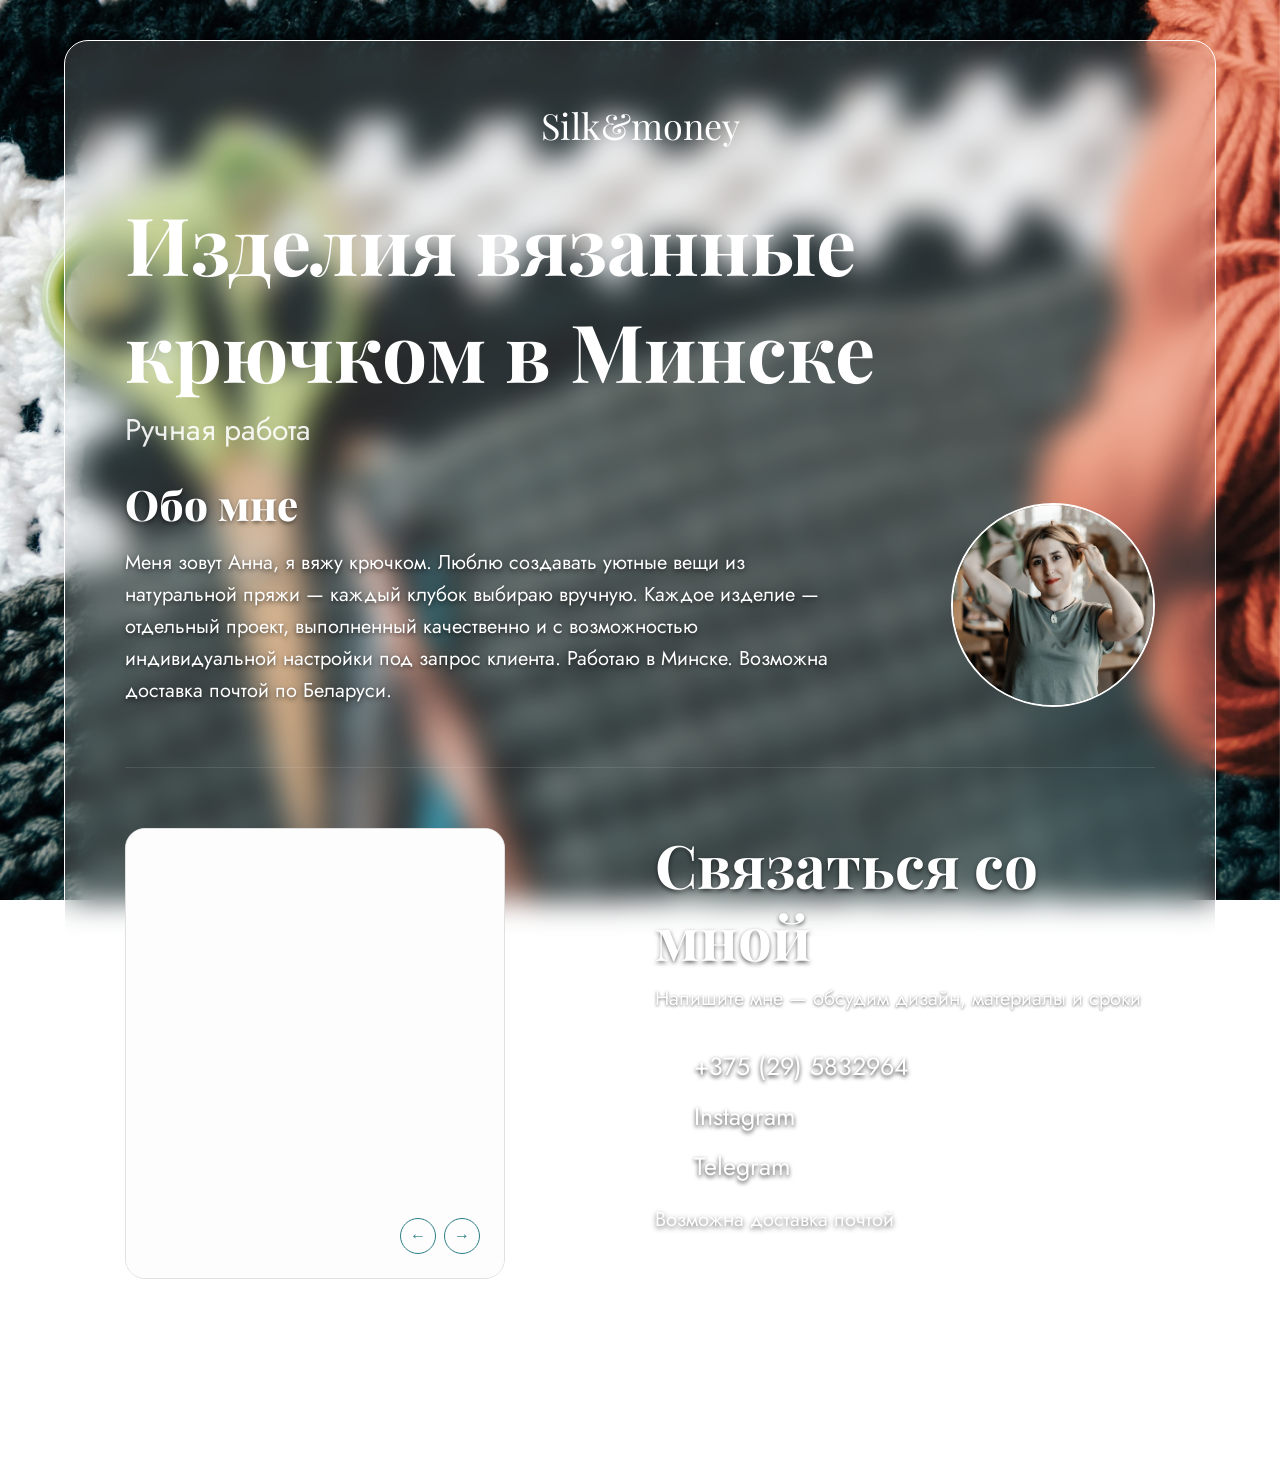
==== commit 65e8bcdd: "рлаорыфдраы" ====
--- a/index.html
+++ b/index.html
@@ -78,12 +78,15 @@
             <!-- Общий горизонтальный контейнер -->
             <div class="main-content-row">
 
-                <!-- ВАШ ТЕКУЩИЙ СЛАЙДЕР (остается без изменений внутри) -->
+                <!-- СЛАЙДЕР (Оптимизирован для SEO: поисковики теперь видят и читают картинки) -->
                 <div class="slider-window">
                     <div class="slider-tape" id="sliderTape">
-                        <!-- Сумка -->
-                        <div class="second-section"
-                            style="background-image: url('carrd.png'); background-position: center 10%; background-size: 50%; ">
+
+                        <!-- 1. Сумка -->
+                        <div class="second-section">
+                            <img src="carrd.png"
+                                alt="Вязаная сумка из целлюлозы и папируса ручной работы, купить в Минске"
+                                class="card-image" style="object-position: center 10%; max-width: 50%;">
                             <div class="card-info">
                                 <div class="card-text-box">
                                     <h4 class="card-title">Сумка</h4>
@@ -92,9 +95,11 @@
                             </div>
                         </div>
 
-                        <!-- Салфетка 1 -->
-                        <div class="second-section"
-                            style="background-image: url('salfetka_2.png'); background-position: center 30%; background-size: 60%;">
+                        <!-- 2. Салфетка 1 -->
+                        <div class="second-section">
+                            <img src="salfetka_2.png"
+                                alt="Вязаная крючком салфетка из натурального хлопка, ручная работа Минск"
+                                class="card-image" loading="lazy" style="object-position: center 30%; max-width: 60%;">
                             <div class="card-info">
                                 <div class="card-text-box">
                                     <h4 class="card-title">Салфетка</h4>
@@ -103,9 +108,11 @@
                             </div>
                         </div>
 
-                        <!-- салфетка оранжевая 7 -->
-                        <div class="second-section"
-                            style="background-image: url('salfetka_7.png'); background-position: center 30%; background-size: 60%;">
+                        <!-- 3. Салфетка оранжевая -->
+                        <div class="second-section">
+                            <img src="salfetka_7.png"
+                                alt="Оранжевая вязаная салфетка из хлопка на заказ, декор интерьера ручная работа"
+                                class="card-image" loading="lazy" style="object-position: center 30%; max-width: 60%;">
                             <div class="card-info">
                                 <div class="card-text-box">
                                     <h4 class="card-title">Салфетка</h4>
@@ -114,9 +121,11 @@
                             </div>
                         </div>
 
-                        <!-- Салфетка 2 (новая) -->
-                        <div class="second-section"
-                            style="background-image: url('salfetka_3.png'); background-position: center 30%; background-size: 65%;">
+                        <!-- 4. Салфетка из джута -->
+                        <div class="second-section">
+                            <img src="salfetka_3.png"
+                                alt="Вязаная салфетка из джута в эко-стиле, ручная работа крючком Минск"
+                                class="card-image" loading="lazy" style="object-position: center 30%; max-width: 65%;">
                             <div class="card-info">
                                 <div class="card-text-box">
                                     <h4 class="card-title">Салфетка</h4>
@@ -124,9 +133,12 @@
                                 </div>
                             </div>
                         </div>
-                        <!-- Салфетка 3 (новая) -->
-                        <div class="second-section"
-                            style="background-image: url('salfetka_4.png'); background-position: center 30%; background-size: 65%;">
+
+                        <!-- 5. Салфетка из микрофибры -->
+                        <div class="second-section">
+                            <img src="salfetka_4.png"
+                                alt="Вязаная салфетка из микрофибры, практичные изделия ручной работы на заказ"
+                                class="card-image" loading="lazy" style="object-position: center 30%; max-width: 65%;">
                             <div class="card-info">
                                 <div class="card-text-box">
                                     <h4 class="card-title">Салфетка</h4>
@@ -134,12 +146,25 @@
                                 </div>
                             </div>
                         </div>
-                        <!-- платок -->
-                        
-
-                        <!-- салфетка новая -->
-                        <div class="second-section"
-                            style="background-image: url('salfetka_6.png'); background-position: center 30%; background-size: 65%;">
+
+                        <!-- 6. Платок (восстановлен) -->
+                        <div class="second-section">
+                            <img src="platok.png"
+                                alt="Вязаный хлопковый платок крючком, стильный аксессуар ручной работы Минск"
+                                class="card-image" loading="lazy" style="object-position: center 15%; max-width: 45%;">
+                            <div class="card-info">
+                                <div class="card-text-box">
+                                    <h4 class="card-title">Платок</h4>
+                                    <p class="card-subtitle">Хлопок</p>
+                                </div>
+                            </div>
+                        </div>
+
+                        <!-- 7. Салфетка из джута (новая) -->
+                        <div class="second-section">
+                            <img src="salfetka_6.png"
+                                alt="Джутовая вязаная салфетка, экологичные материалы, ручная работа Беларусь"
+                                class="card-image" loading="lazy" style="object-position: center 30%; max-width: 65%;">
                             <div class="card-info">
                                 <div class="card-text-box">
                                     <h4 class="card-title">Салфетка</h4>
@@ -148,9 +173,11 @@
                             </div>
                         </div>
 
-                        <!-- Серьги -->
-                        <div class="second-section"
-                            style="background-image: url('sergi.png'); background-position: center 30%; background-size: 70%;">
+                        <!-- 8. Серьги -->
+                        <div class="second-section">
+                            <img src="sergi.png"
+                                alt="Вязаные серьги из хлопка, авторская бижутерия ручной работы купить Минск"
+                                class="card-image" loading="lazy" style="object-position: center 30%; max-width: 70%;">
                             <div class="card-info">
                                 <div class="card-text-box">
                                     <h4 class="card-title">Серьги</h4>
@@ -158,11 +185,25 @@
                                 </div>
                             </div>
                         </div>
-                        <!-- Косынка -->
-                        
-                        <!-- салфетка 4  -->
-                        <div class="second-section"
-                            style="background-image: url('salfetka_5.png'); background-position: center 30%; background-size: 70%; ">
+
+                        <!-- 9. Косынка (восстановлена) -->
+                        <div class="second-section">
+                            <img src="kosinka.png"
+                                alt="Вязаная косынка из хлопка крючком, модный аксессуар ручной работы на заказ"
+                                class="card-image" loading="lazy" style="object-position: center 30%; max-width: 70%;">
+                            <div class="card-info">
+                                <div class="card-text-box">
+                                    <h4 class="card-title">Косынка</h4>
+                                    <p class="card-subtitle">Хлопок</p>
+                                </div>
+                            </div>
+                        </div>
+
+                        <!-- 10. Салфетка 4 -->
+                        <div class="second-section">
+                            <img src="salfetka_5.png"
+                                alt="Вязаная салфетка из натурального хлопка, уютный декор дома ручная работа"
+                                class="card-image" loading="lazy" style="object-position: center 30%; max-width: 70%;">
                             <div class="card-info">
                                 <div class="card-text-box">
                                     <h4 class="card-title">Салфетка</h4>
@@ -170,11 +211,12 @@
                                 </div>
                             </div>
                         </div>
+
                     </div>
 
                     <div class="slider-controls">
-                        <button class="slider-btn slider-prev">←</button>
-                        <button class="slider-btn slider-next">→</button>
+                        <button class="slider-btn slider-prev" aria-label="Предыдущий слайд">←</button>
+                        <button class="slider-btn slider-next" aria-label="Следующий слайд">→</button>
                     </div>
                 </div>
 
--- a/styles.css
+++ b/styles.css
@@ -854,4 +854,31 @@
         padding: 8px 16px;
         bottom: -50px;
     }
+}
+
+
+/* Стили для изображений внутри слайдера */
+.second-section {
+    display: flex;
+    flex-direction: column;
+    align-items: center;
+    justify-content: flex-start; /* Картинка сверху, текст снизу */
+    width: 100%;
+    height: 100%;
+    padding: 10px;
+    box-sizing: border-box;
+}
+
+.card-image {
+    display: block;
+    height: auto;
+    object-fit: contain; /* Сохраняет пропорции картинки, не обрезая её */
+    margin-bottom: 15px; /* Отступ до текста */
+}
+
+/* Адаптивность для мобильных устройств */
+@media (max-width: 768px) {
+    .card-image {
+        max-width: 80% !important; /* На телефонах картинки чуть крупнее */
+    }
 }
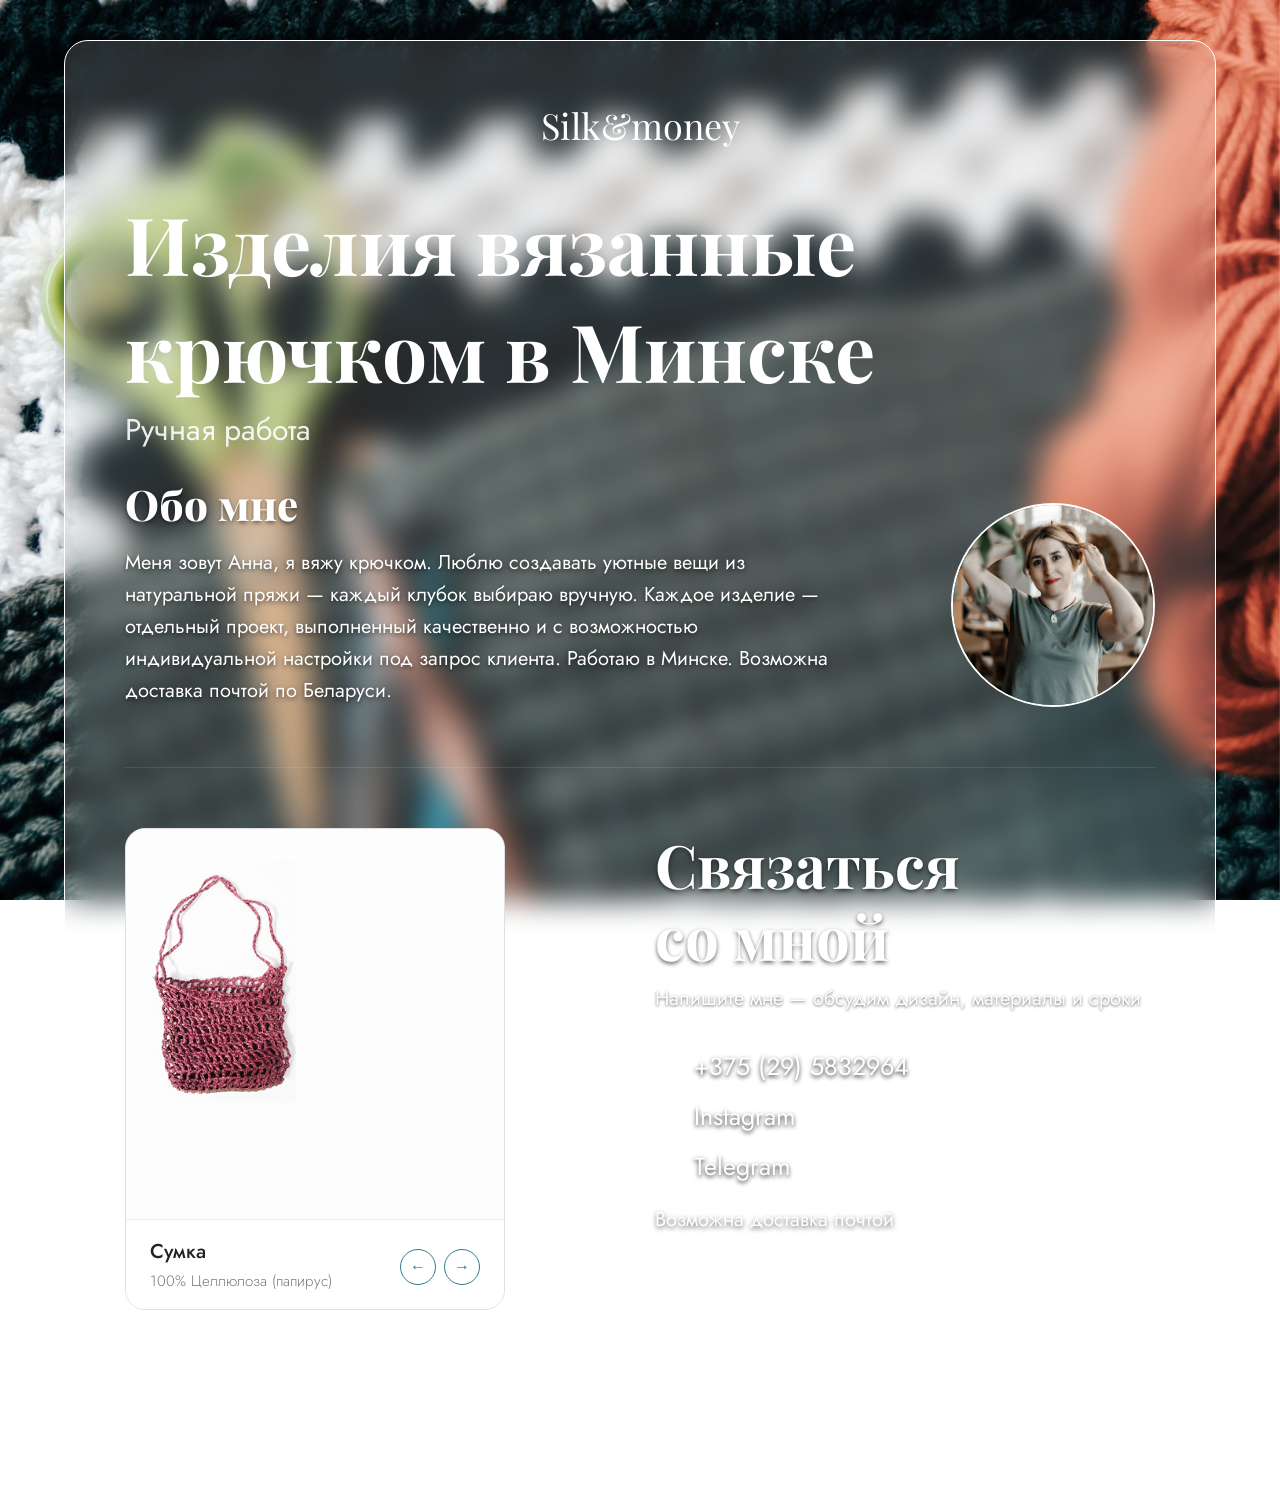
==== commit 6caf8bc1: "br" ====
--- a/index.html
+++ b/index.html
@@ -222,7 +222,7 @@
 
 
                 <div class="contact-block">
-                    <h3 class="contact-title">Связаться со мной</h3>
+                    <h3 class="contact-title">Связаться <br> со мной</h3>
                     <p class="contact-subtitle">Напишите мне — обсудим дизайн, материалы и сроки</p>
                     <div class="contact-list">
                         <!-- Телефон -->
--- a/styles.css
+++ b/styles.css
@@ -7,7 +7,6 @@
     width: 100%;
     overflow-x: hidden;
 }
-
 body::before {
     content: "";
     position: fixed;
@@ -19,12 +18,10 @@
     z-index: -1;
     pointer-events: none;
 }
-
 ::selection {
     background-color: #2b7d86;
     color: #ffffff;
 }
-
 ::-moz-selection {
     background-color: #2b7d86;
     color: #ffffff;
@@ -39,7 +36,6 @@
     padding: 40px 0;
     box-sizing: border-box;
 }
-
 .hero-image {
     position: fixed;
     top: 0;
@@ -51,7 +47,6 @@
     margin: 0;
     padding: 0;
 }
-
 .glass-panel {
     position: relative;
     margin: 0 auto;
@@ -68,7 +63,6 @@
     flex-direction: column;
     justify-content: flex-start;
 }
-
 .banner-logo {
     text-align: center;
     color: #ffffff;
@@ -77,64 +71,18 @@
     font-size: clamp(28px, 3vw, 36px);
     font-weight: 400;
 }
-
 .hero-title {
     font-family: "Playfair Display", serif;
     font-size: 80px;
     font-weight: 700;
     margin: 0 0 5px 0;
 }
-
 .hero-subtitle {
     font-family: "Jost", sans-serif;
     font-size: 30px;
     font-weight: 400;
     opacity: 0.9;
     margin: 0 0 25px 0;
-}
-
-/* ========================================
-КНОПКИ ДЕЙСТВИЯ
-======================================== */
-.cta-buttons {
-    display: flex;
-    gap: 15px;
-    margin-bottom: 60px;
-}
-
-.btn {
-    font-family: "Jost", sans-serif;
-    font-size: 20px;
-    text-decoration: none;
-    padding: 12px 32px;
-    border-radius: 10px;
-    font-weight: 500;
-    transition: background 0.3s ease;
-    white-space: nowrap;
-    min-width: 180px;
-    text-align: center;
-    user-select: none;
-    -webkit-user-select: none;
-    -moz-user-select: none;
-    -ms-user-select: none;
-}
-
-.btn-primary {
-    background-color: #2b7d86;
-    color: #ffffff;
-}
-
-.btn-primary:hover {
-    background-color: #216168;
-}
-
-.btn-secondary {
-    background-color: #f3ece7;
-    color: #000000;
-}
-
-.btn-secondary:hover {
-    background-color: #e5ded9;
 }
 
 /* ========================================
@@ -147,11 +95,9 @@
     gap: 40px;
     width: 100%;
 }
-
 .about-content {
     max-width: 70%;
 }
-
 .about-title {
     font-family: "Playfair Display", serif;
     font-size: 42px;
@@ -159,7 +105,6 @@
     margin: 0 0 15px 0;
     text-shadow: 0 2px 4px rgba(0, 0, 0, 0.5);
 }
-
 .about-text {
     font-family: "Jost", sans-serif;
     font-size: 20px;
@@ -169,11 +114,9 @@
     color: #ffffff;
     text-shadow: 0 2px 5px rgba(0, 0, 0, 0.6);
 }
-
 .about-image-box {
     flex-shrink: 0;
 }
-
 .about-avatar {
     width: 200px;
     height: 200px;
@@ -200,7 +143,7 @@
 }
 
 /* ========================================
-СЛАЙДЕР
+СЛАЙДЕР (ИСПРАВЛЕНО И ОЧИЩЕНО)
 ======================================== */
 .slider-window {
     position: relative;
@@ -213,17 +156,15 @@
     background-color: #ffffff;
 }
 
-.slider-tape,
-#sliderTape {
-    display: flex;
-    transition: transform 0.5s ease-in-out;
-    width: max-content;
+.slider-tape {
+    display: flex;
     will-change: transform;
+    /* transition управляется через JS для плавности и мгновенных прыжков */
 }
 
 .second-section {
     flex-shrink: 0;
-    width: 380px;
+    width: 380px; /* Строго фиксированная ширина, как у .slider-window */
     height: 480px;
     background-color: #fdfdfd;
     display: flex;
@@ -231,30 +172,25 @@
     justify-content: flex-end;
     position: relative;
     overflow: hidden;
-    background-position: center 25%;
-    background-repeat: no-repeat;
-    background-size: 50%;
-    transition: background-size 0.4s ease-in-out;
-}
-
-.second-section:hover::before {
-    transform: scale(1.1);
-}
-
-.second-section img {
-    max-width: 100%;
-    height: auto;
+    box-sizing: border-box;
+}
+
+/* Изображение внутри слайда */
+.second-section img.card-image {
     display: block;
-}
-
-/* ========================================
-ИНФОРМАЦИОННАЯ ПЛАШКА СЛАЙДА
-======================================== */
+    width: 100%;
+    height: 390px; /* 480px общая высота - 90px высота блока с текстом */
+    object-fit: contain; /* Сохраняет пропорции, inline стили (max-width) будут работать поверх */
+    background-color: #fdfdfd;
+    padding: 20px;
+    box-sizing: border-box;
+}
+
 .card-info {
     padding: 24px;
     background-color: #ffffff;
     border-top: 1px solid #eeeeee;
-    min-height: 90px;
+    height: 90px; /* Фиксированная высота для стабильности */
     box-sizing: border-box;
     display: flex;
     justify-content: space-between;
@@ -281,9 +217,6 @@
     margin: 0;
 }
 
-/* ========================================
-КНОПКИ УПРАВЛЕНИЯ СЛАЙДЕРОМ
-======================================== */
 .slider-controls {
     position: absolute;
     bottom: 24px;
@@ -324,7 +257,6 @@
     font-family: "Jost", sans-serif;
     color: #ffffff;
 }
-
 .contact-title {
     font-family: "Playfair Display", serif;
     font-size: 60px;
@@ -334,7 +266,6 @@
     color: #ffffff;
     text-shadow: 0 2px 4px rgba(0, 0, 0, 0.6);
 }
-
 .contact-subtitle {
     font-size: 20px;
     font-weight: 400;
@@ -344,13 +275,11 @@
     opacity: 0.95;
     text-shadow: 0 1px 3px rgba(0, 0, 0, 0.6);
 }
-
 .contact-list {
     display: flex;
     flex-direction: column;
     gap: 25px;
 }
-
 .contact-item {
     display: flex;
     align-items: center;
@@ -362,7 +291,6 @@
     text-shadow: 0 2px 4px rgba(0, 0, 0, 0.8);
     width: fit-content;
 }
-
 .contact-svg-icon {
     width: 24px;
     height: 24px;
@@ -371,21 +299,17 @@
     flex-shrink: 0;
     transition: stroke 0.3s ease;
 }
-
 .contact-item:hover {
     color: #2b7d86;
 }
-
 .contact-item:hover .contact-svg-icon {
     stroke: #2b7d86;
 }
-
 .contact-link-text {
     font-family: "Jost", sans-serif;
     font-size: 25px;
     line-height: 1;
 }
-
 .contact-phone-btn {
     background: none;
     border: none;
@@ -394,7 +318,6 @@
     font-family: inherit;
     width: fit-content;
 }
-
 .contact-item-wrapper {
     position: relative;
     width: fit-content;
@@ -402,12 +325,45 @@
     align-items: center;
 }
 
-.contact-toast {
+/* ========================================
+ФУТЕР
+======================================== */
+.main-footer {
+    display: flex;
+    justify-content: space-between;
+    align-items: center;
+    padding: 30px 10%;
+    color: #ffffff;
+    font-family: "Jost", sans-serif;
+    box-sizing: border-box;
+}
+.footer-brand {
+    font-family: "Playfair Display", serif;
+    font-size: 20px;
+    margin: 0;
+}
+.footer-phone-box {
+    position: relative;
+}
+.footer-phone {
+    background: none;
+    border: none;
+    color: #ffffff;
+    font-family: "Jost", sans-serif;
+    font-size: 16px;
+    font-weight: 400;
+    cursor: pointer;
+    padding: 0;
+    transition: opacity 0.3s ease;
+    user-select: none;
+}
+.footer-phone:hover {
+    opacity: 0.8;
+}
+
+/* Уведомления о копировании */
+.copy-toast, .contact-toast {
     position: absolute;
-    left: 102%;
-    top: 50%;
-    bottom: auto;
-    transform: translateY(-50%) translateX(10px);
     background-color: #2b7d86;
     color: #ffffff;
     font-size: 18px;
@@ -417,8 +373,24 @@
     opacity: 0;
     visibility: hidden;
     transition: opacity 0.3s ease, transform 0.3s ease, visibility 0.3s;
-}
-
+    z-index: 1000;
+    pointer-events: none;
+}
+.copy-toast {
+    bottom: 140%;
+    left: 50%;
+    transform: translateX(-50%);
+}
+.copy-toast.show {
+    opacity: 1;
+    visibility: visible;
+    transform: translateX(-50%) translateY(-5px);
+}
+.contact-toast {
+    left: 102%;
+    top: 50%;
+    transform: translateY(-50%) translateX(10px);
+}
 .contact-toast.show {
     opacity: 1;
     visibility: visible;
@@ -426,459 +398,93 @@
 }
 
 /* ========================================
-ФУТЕР
-======================================== */
-.main-footer {
-    display: flex;
-    justify-content: space-between;
-    align-items: center;
-    padding: 30px 10%;
-    color: #ffffff;
-    font-family: "Jost", sans-serif;
-    box-sizing: border-box;
-}
-
-.footer-brand {
-    font-family: "Playfair Display", serif;
-    font-size: 20px;
-    margin: 0;
-}
-
-.footer-phone-box {
-    position: relative;
-}
-
-.footer-phone {
-    background: none;
-    border: none;
-    color: #ffffff;
-    font-family: "Jost", sans-serif;
-    font-size: 16px;
-    font-weight: 400;
-    cursor: pointer;
-    padding: 0;
-    transition: opacity 0.3s ease;
-    user-select: none;
-}
-
-.footer-phone:hover {
-    opacity: 0.8;
-}
-
-.copy-toast {
-    position: absolute;
-    bottom: 140%;
-    left: 50%;
-    transform: translateX(-50%);
-    background-color: #2b7d86;
-    color: #ffffff;
-    font-size: 18px;
-    padding: 10px 20px;
-    border-radius: 10px;
-    white-space: nowrap;
-    opacity: 0;
-    visibility: hidden;
-    transition: opacity 0.3s ease, transform 0.3s ease;
-}
-
-.copy-toast.show {
-    opacity: 1;
-    visibility: visible;
-    transform: translateX(-50%) translateY(-5px);
-}
-
-/* ========================================
-АДАПТИВНОСТЬ — ПЛАНШЕТЫ (до 1300px)
+АДАПТИВНОСТЬ
 ======================================== */
 @media (max-width: 1300px) {
-    .contact-block {
-        margin-left: 20px;
-    }
-}
-
-/* ========================================
-АДАПТИВНОСТЬ — ПЛАНШЕТЫ (до 1200px)
-======================================== */
+    .contact-block { margin-left: 20px; }
+}
 @media (max-width: 1200px) {
-    .main-content-row {
-        gap: 40px;
-    }
+    .main-content-row { gap: 40px; }
+    .contact-block { width: 400px; }
+}
+@media (max-width: 1024px) {
+    .contact-block { margin-left: 0px; }
+    .glass-panel { padding: 40px; }
+    .hero-title { font-size: 60px; }
+    .hero-subtitle { font-size: 24px; }
+    .about-title { font-size: 36px; }
+    .about-text { font-size: 18px; }
+    .about-avatar { width: 160px; height: 160px; }
+    .main-content-row { flex-direction: column; gap: 40px; }
+    .contact-block { width: 100%; }
+    .contact-title { font-size: 48px; }
+    .contact-subtitle { font-size: 18px; }
+    .contact-link-text { font-size: 20px; }
+}
+@media (max-width: 768px) {
+    .glass-panel { padding: 30px 20px; width: 95%; }
+    .banner-logo { font-size: 24px; margin-bottom: 30px; }
+    .hero-title { font-size: 42px; }
+    .hero-subtitle { font-size: 20px; margin-bottom: 20px; }
+    .about-section { flex-direction: column; gap: 30px; align-items: center; }
+    .about-image-box { order: 1; }
+    .about-content { order: 2; max-width: 100%; text-align: center; }
+    .about-title { font-size: 32px; }
+    .about-text { font-size: 16px; }
+    .about-avatar { width: 140px; height: 140px; }
+    .main-content-row { margin-top: 40px; padding-top: 40px; }
     
-    .contact-block {
-        width: 400px;
-    }
-}
-
-/* ========================================
-АДАПТИВНОСТЬ — ПЛАНШЕТЫ (до 1024px)
-======================================== */
-@media (max-width: 1024px) {
-    .contact-block {
-        margin-left: 0px;
-    }
-
-    .glass-panel {
-        padding: 40px;
-    }
-
-    .hero-title {
-        font-size: 60px;
-    }
-
-    .hero-subtitle {
-        font-size: 24px;
-    }
-
-    .about-title {
-        font-size: 36px;
-    }
-
-    .about-text {
-        font-size: 18px;
-    }
-
-    .about-avatar {
-        width: 160px;
-        height: 160px;
-    }
-
-    .main-content-row {
-        flex-direction: column;
-        gap: 40px;
-    }
-
-    .contact-block {
-        width: 100%;
-    }
-
-    .contact-title {
-        font-size: 48px;
-    }
-
-    .contact-subtitle {
-        font-size: 18px;
-    }
-
-    .contact-link-text {
-        font-size: 20px;
-    }
-}
-
-/* ========================================
-АДАПТИВНОСТЬ — МОБИЛЬНЫЕ (до 768px)
-======================================== */
-@media (max-width: 768px) {
-    .glass-panel {
-        padding: 30px 20px;
-        width: 95%;
-    }
-
-    .banner-logo {
-        font-size: 24px;
-        margin-bottom: 30px;
-    }
-
-    .hero-title {
-        font-size: 42px;
-    }
-
-    .hero-subtitle {
-        font-size: 20px;
-        margin-bottom: 20px;
-    }
-
-    .about-section {
-        flex-direction: column;
-        gap: 30px;
-        align-items: center;
-    }
-
-    .about-image-box {
-        order: 1;
-    }
-
-    .about-content {
-        order: 2;
-        max-width: 100%;
-        text-align: center;
-    }
-
-    .about-title {
-        font-size: 32px;
-    }
-
-    .about-text {
-        font-size: 16px;
-    }
-
-    .about-avatar {
-        width: 140px;
-        height: 140px;
-    }
-
-    .main-content-row {
-        margin-top: 40px;
-        padding-top: 40px;
-    }
-
+    /* Адаптация слайдера для мобильных */
     .slider-window {
         width: 100%;
         max-width: 340px;
         margin: 0 auto;
     }
-
     .second-section {
-        width: 340px;
+        width: 340px; /* Строго совпадает с max-width родителя */
         height: 420px;
     }
-
-    .card-title {
-        font-size: 18px;
+    .second-section img.card-image {
+        height: 330px; /* 420px - 90px */
     }
-
-    .card-subtitle {
-        font-size: 14px;
-    }
-
-    .slider-controls {
-        bottom: 16px;
-        right: 16px;
-    }
-
-    .slider-btn {
-        width: 32px;
-        height: 32px;
-        font-size: 14px;
-    }
-
-    .contact-title {
-        font-size: 36px;
-        text-align: center;
-    }
-
-    .contact-subtitle {
-        font-size: 16px;
-        text-align: center;
-        margin-bottom: 30px;
-    }
-
-    .contact-list {
-        gap: 20px;
-        align-items: center;
-    }
-
-    .contact-item-wrapper {
-        width: 100%;
-        justify-content: center;
-    }
-
-    .contact-item {
-        font-size: 18px;
-    }
-
-    .contact-link-text {
-        font-size: 18px;
-    }
-
+    .card-title { font-size: 18px; }
+    .card-subtitle { font-size: 14px; }
+    .slider-controls { bottom: 16px; right: 16px; }
+    .slider-btn { width: 32px; height: 32px; font-size: 14px; }
+    
+    .contact-title { font-size: 36px; text-align: center; }
+    .contact-subtitle { font-size: 16px; text-align: center; margin-bottom: 30px; }
+    .contact-list { gap: 20px; align-items: center; }
+    .contact-item-wrapper { width: 100%; justify-content: center; }
+    .contact-item { font-size: 18px; }
+    .contact-link-text { font-size: 18px; }
     .contact-toast {
         left: 50%;
         top: auto;
-        bottom: -50px;
+        bottom: -60px;
         transform: translateX(-50%);
     }
-
     .contact-toast.show {
         transform: translateX(-50%) translateY(-5px);
     }
-
-    .main-footer {
-        flex-direction: column;
-        gap: 20px;
-        padding: 20px;
-        text-align: center;
-    }
-
-    .footer-brand {
-        font-size: 18px;
-    }
-
-    .footer-phone {
-        font-size: 14px;
-    }
-
-    .banner-logo,
-    .hero-title,
-    .hero-subtitle {
-        text-align: center;
-    }
-}
-
-/* ========================================
-АДАПТИВНОСТЬ — МАЛЕНЬКИЕ МОБИЛЬНЫЕ (до 480px)
-======================================== */
+    .main-footer { flex-direction: column; gap: 20px; padding: 20px; text-align: center; }
+    .footer-brand { font-size: 18px; }
+    .footer-phone { font-size: 14px; }
+    .banner-logo, .hero-title, .hero-subtitle { text-align: center; }
+}
 @media (max-width: 480px) {
-    .glass-panel {
-        padding: 25px 15px;
-    }
-
-    .hero-title {
-        font-size: 32px;
-    }
-
-    .hero-subtitle {
-        font-size: 18px;
-    }
-
-    .about-title {
-        font-size: 28px;
-    }
-
-    .about-text {
-        font-size: 15px;
-    }
-
-    .about-avatar {
-        width: 120px;
-        height: 120px;
-    }
-
-    .card-info {
-        padding: 16px;
-        min-height: 80px;
-    }
-
-    .card-title {
-        font-size: 16px;
-    }
-
-    .card-subtitle {
-        font-size: 13px;
-    }
-
-    .slider-controls {
-        bottom: 16px;
-        right: 16px;
-    }
-
-    .slider-btn {
-        width: 32px;
-        height: 32px;
-        font-size: 14px;
-    }
-
-    .contact-title {
-        font-size: 28px;
-    }
-
-    .contact-subtitle {
-        font-size: 15px;
-    }
-
-    .contact-link-text {
-        font-size: 16px;
-    }
-
-    .contact-svg-icon {
-        width: 20px;
-        height: 20px;
-        margin-right: 10px;
-    }
-}
-
-/* ========================================
-ИСПРАВЛЕНИЕ УВЕДОМЛЕНИЯ О КОПИРОВАНИИ
-======================================== */
-
-/* Родительский контейнер — разрешаем выход за границы */
-.contact-item-wrapper {
-    position: relative;
-    width: fit-content;
-    display: flex;
-    align-items: center;
-    overflow: visible; /* ВАЖНО: разрешаем уведомлению выходить за границы */
-}
-
-/* Уведомление — увеличиваем padding и z-index */
-.contact-toast {
-    position: absolute;
-    left: 102%;
-    top: 50%;
-    bottom: auto;
-    transform: translateY(-50%) translateX(10px);
-    background-color: #2b7d86;
-    color: #ffffff;
-    font-size: 18px;
-    font-weight: 500;
-    padding: 12px 24px; /* Увеличили padding */
-    border-radius: 10px;
-    white-space: nowrap;
-    opacity: 0;
-    visibility: hidden;
-    transition: opacity 0.3s ease, transform 0.3s ease, visibility 0.3s;
-    z-index: 1000; /* Высокий z-index чтобы быть поверх всего */
-    box-shadow: 0 4px 12px rgba(0, 0, 0, 0.3); /* Добавили тень для лучшей видимости */
-    pointer-events: none; /* Чтобы уведомление не мешало кликам */
-}
-
-.contact-toast.show {
-    opacity: 1;
-    visibility: visible;
-    transform: translateY(-50%) translateX(15px);
-}
-
-/* ========================================
-МОБИЛЬНАЯ ВЕРСИЯ — уведомление по центру снизу
-======================================== */
-@media (max-width: 768px) {
-    .contact-toast {
-        left: 50%;
-        top: auto;
-        bottom: -60px; /* Чуть дальше от номера */
-        transform: translateX(-50%);
-        font-size: 16px;
-        padding: 10px 20px;
-        white-space: nowrap;
-    }
-
-    .contact-toast.show {
-        transform: translateX(-50%) translateY(-5px);
-    }
-}
-
-/* ========================================
-МАЛЕНЬКИЕ МОБИЛЬНЫЕ — ещё меньше
-======================================== */
-@media (max-width: 480px) {
-    .contact-toast {
-        font-size: 14px;
-        padding: 8px 16px;
-        bottom: -50px;
-    }
-}
-
-
-/* Стили для изображений внутри слайдера */
-.second-section {
-    display: flex;
-    flex-direction: column;
-    align-items: center;
-    justify-content: flex-start; /* Картинка сверху, текст снизу */
-    width: 100%;
-    height: 100%;
-    padding: 10px;
-    box-sizing: border-box;
-}
-
-.card-image {
-    display: block;
-    height: auto;
-    object-fit: contain; /* Сохраняет пропорции картинки, не обрезая её */
-    margin-bottom: 15px; /* Отступ до текста */
-}
-
-/* Адаптивность для мобильных устройств */
-@media (max-width: 768px) {
-    .card-image {
-        max-width: 80% !important; /* На телефонах картинки чуть крупнее */
-    }
+    .glass-panel { padding: 25px 15px; }
+    .hero-title { font-size: 32px; }
+    .hero-subtitle { font-size: 18px; }
+    .about-title { font-size: 28px; }
+    .about-text { font-size: 15px; }
+    .about-avatar { width: 120px; height: 120px; }
+    .card-info { padding: 16px; min-height: 80px; }
+    .card-title { font-size: 16px; }
+    .card-subtitle { font-size: 13px; }
+    .contact-title { font-size: 28px; }
+    .contact-subtitle { font-size: 15px; }
+    .contact-link-text { font-size: 16px; }
+    .contact-svg-icon { width: 20px; height: 20px; margin-right: 10px; }
+    .contact-toast { font-size: 14px; padding: 8px 16px; bottom: -50px; }
 }
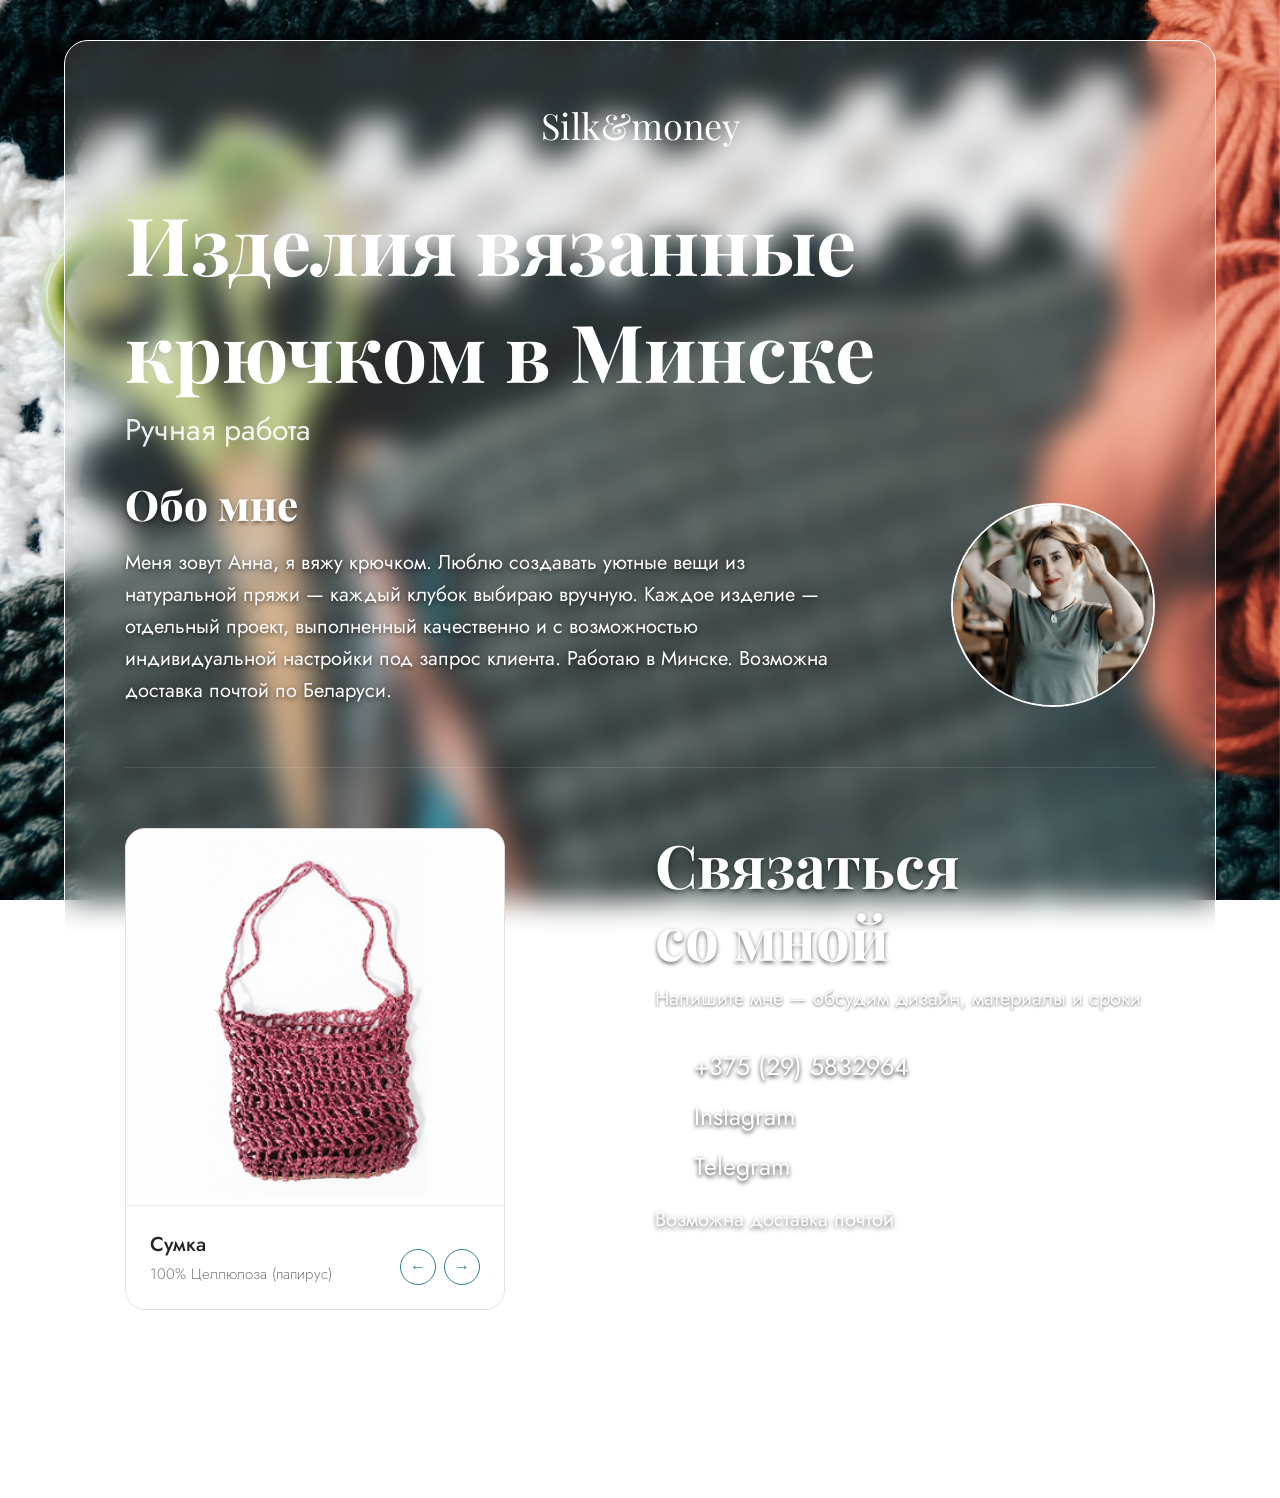
==== commit 205752ce: "удал" ====
--- a/index.html
+++ b/index.html
@@ -147,18 +147,7 @@
                             </div>
                         </div>
 
-                        <!-- 6. Платок (восстановлен) -->
-                        <div class="second-section">
-                            <img src="platok.png"
-                                alt="Вязаный хлопковый платок крючком, стильный аксессуар ручной работы Минск"
-                                class="card-image" loading="lazy" style="object-position: center 15%; max-width: 45%;">
-                            <div class="card-info">
-                                <div class="card-text-box">
-                                    <h4 class="card-title">Платок</h4>
-                                    <p class="card-subtitle">Хлопок</p>
-                                </div>
-                            </div>
-                        </div>
+                        
 
                         <!-- 7. Салфетка из джута (новая) -->
                         <div class="second-section">
@@ -186,18 +175,7 @@
                             </div>
                         </div>
 
-                        <!-- 9. Косынка (восстановлена) -->
-                        <div class="second-section">
-                            <img src="kosinka.png"
-                                alt="Вязаная косынка из хлопка крючком, модный аксессуар ручной работы на заказ"
-                                class="card-image" loading="lazy" style="object-position: center 30%; max-width: 70%;">
-                            <div class="card-info">
-                                <div class="card-text-box">
-                                    <h4 class="card-title">Косынка</h4>
-                                    <p class="card-subtitle">Хлопок</p>
-                                </div>
-                            </div>
-                        </div>
+                       
 
                         <!-- 10. Салфетка 4 -->
                         <div class="second-section">
--- a/styles.css
+++ b/styles.css
@@ -143,7 +143,7 @@
 }
 
 /* ========================================
-СЛАЙДЕР (ИСПРАВЛЕНО И ОЧИЩЕНО)
+СЛАЙДЕР — ИСПРАВЛЕННАЯ ВЕРСИЯ
 ======================================== */
 .slider-window {
     position: relative;
@@ -156,41 +156,46 @@
     background-color: #ffffff;
 }
 
-.slider-tape {
+.slider-tape,
+#sliderTape {
     display: flex;
     will-change: transform;
-    /* transition управляется через JS для плавности и мгновенных прыжков */
 }
 
 .second-section {
     flex-shrink: 0;
-    width: 380px; /* Строго фиксированная ширина, как у .slider-window */
+    width: 380px;
     height: 480px;
     background-color: #fdfdfd;
     display: flex;
     flex-direction: column;
-    justify-content: flex-end;
+    /* УБРАНО: justify-content: flex-end — больше не прижимаем к низу */
     position: relative;
     overflow: hidden;
     box-sizing: border-box;
 }
 
-/* Изображение внутри слайда */
+/* Картинка: занимает всё свободное пространство и центрируется */
 .second-section img.card-image {
+    flex: 1; /* Растягивается на всё доступное пространство над текстом */
     display: block;
-    width: 100%;
-    height: 390px; /* 480px общая высота - 90px высота блока с текстом */
-    object-fit: contain; /* Сохраняет пропорции, inline стили (max-width) будут работать поверх */
-    background-color: #fdfdfd;
-    padding: 20px;
-    box-sizing: border-box;
-}
-
+    margin: auto; /* Магия flexbox: центрирует по горизонтали И вертикали */
+    max-width: 100% !important; /* УВЕЛИЧЕНО: было 50-70%, стало 90% */
+    max-height: 380px; /* Ограничение, чтобы текст всегда оставался виден */
+    width: auto;
+    height: auto;
+    object-fit: contain;
+    padding: 10px;
+    box-sizing: border-box;
+}
+
+/* Текст: всегда прижат к низу */
 .card-info {
+    flex-shrink: 0; /* Не сжимается, всегда фиксированная высота */
     padding: 24px;
     background-color: #ffffff;
     border-top: 1px solid #eeeeee;
-    height: 90px; /* Фиксированная высота для стабильности */
+    min-height: 90px;
     box-sizing: border-box;
     display: flex;
     justify-content: space-between;
@@ -246,6 +251,39 @@
 .slider-btn:hover {
     background-color: #2b7d86;
     color: #ffffff;
+}
+
+/* ========================================
+МОБИЛЬНАЯ ВЕРСИЯ СЛАЙДЕРА
+======================================== */
+@media (max-width: 768px) {
+    .slider-window {
+        width: 100%;
+        max-width: 340px;
+        margin: 0 auto;
+    }
+    .second-section {
+        width: 340px;
+        height: 420px;
+    }
+    .second-section img.card-image {
+        max-width: 92% !important; /* Ещё чуть крупнее на мобилке */
+        max-height: 320px;
+    }
+    .card-title { font-size: 18px; }
+    .card-subtitle { font-size: 14px; }
+    .slider-controls { bottom: 16px; right: 16px; }
+    .slider-btn { width: 32px; height: 32px; font-size: 14px; }
+}
+
+@media (max-width: 480px) {
+    .second-section img.card-image {
+        max-width: 95% !important; /* Максимально крупно на маленьких экранах */
+        max-height: 280px;
+    }
+    .card-info { padding: 16px; min-height: 80px; }
+    .card-title { font-size: 16px; }
+    .card-subtitle { font-size: 13px; }
 }
 
 /* ========================================
@@ -487,4 +525,15 @@
     .contact-link-text { font-size: 16px; }
     .contact-svg-icon { width: 20px; height: 20px; margin-right: 10px; }
     .contact-toast { font-size: 14px; padding: 8px 16px; bottom: -50px; }
+}
+
+/* Центрирование картинок внутри слайдов */
+.second-section img.card-image {
+    display: block;
+    margin-left: auto;
+    margin-right: auto;
+    width: auto; /* Сбрасываем ширину, чтобы работал max-width из inline-стилей */
+    max-width: 100%;
+    height: auto;
+    object-fit: contain;
 }
